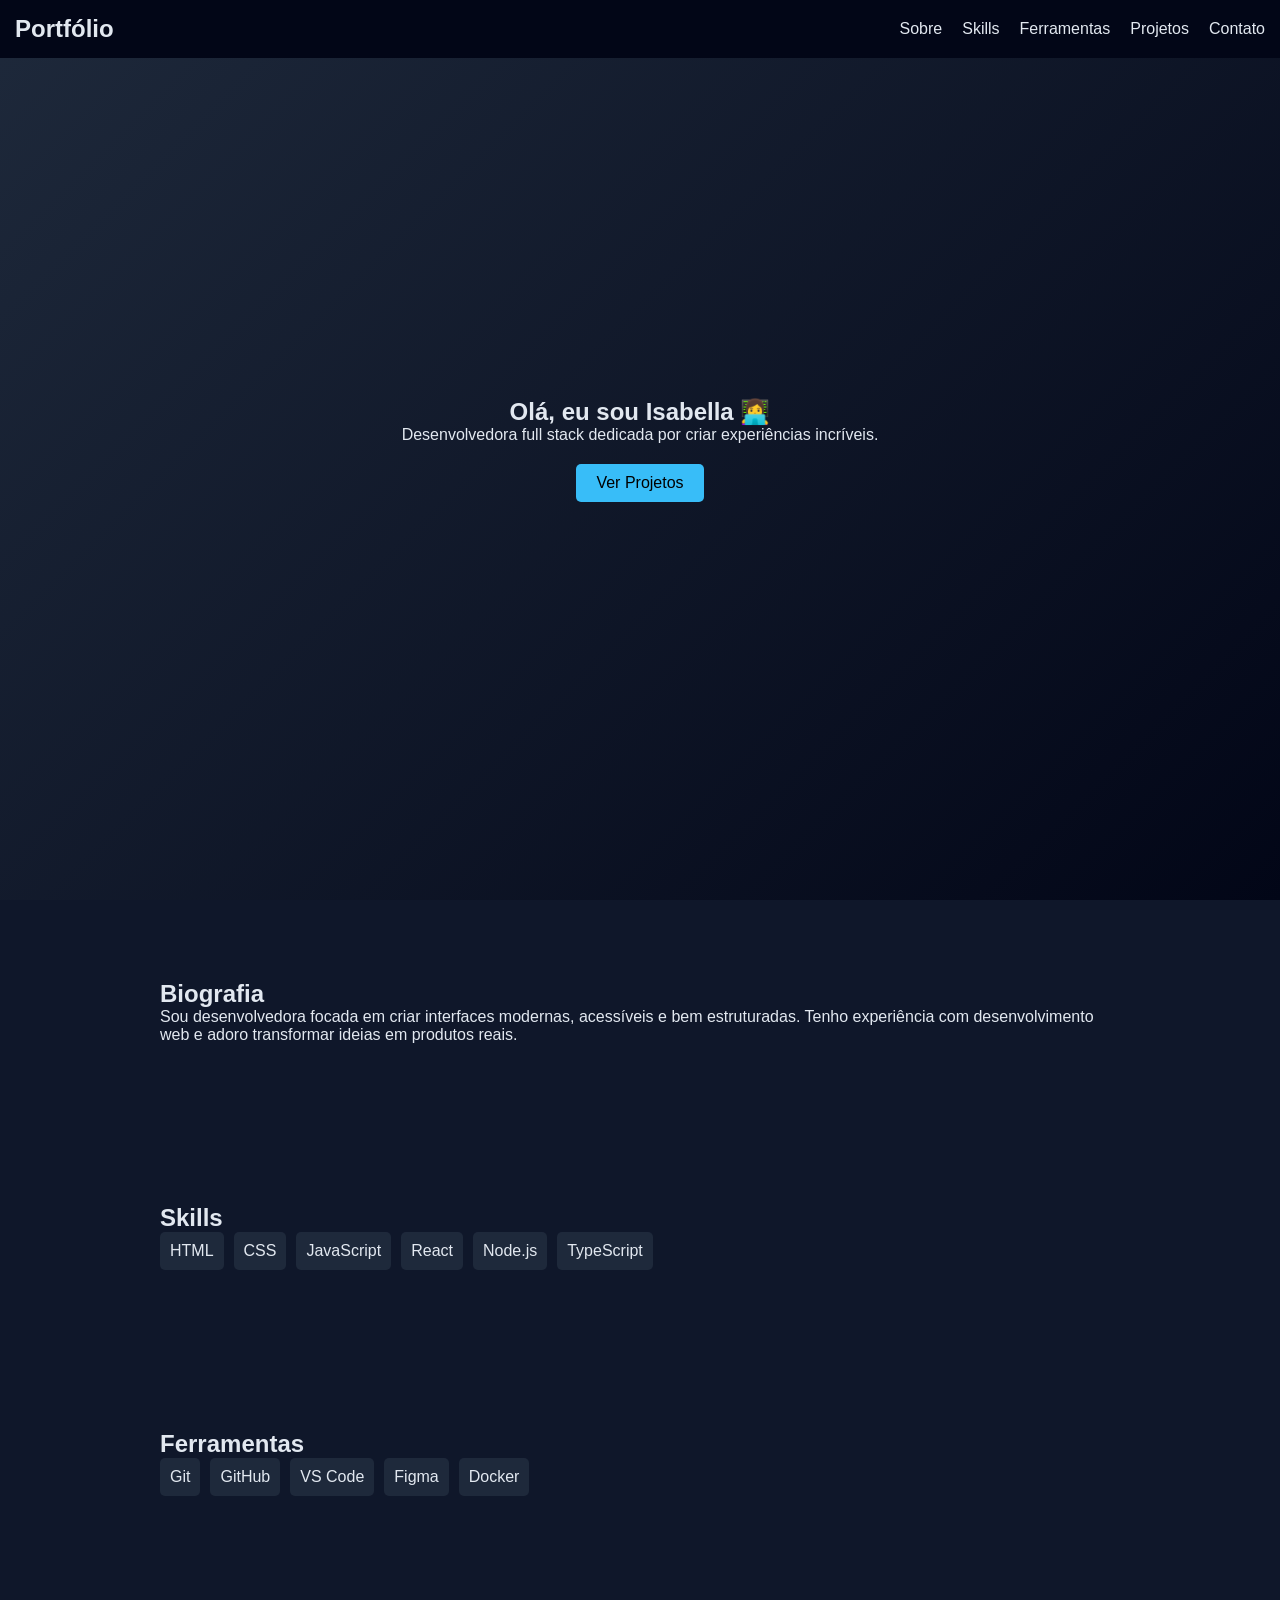
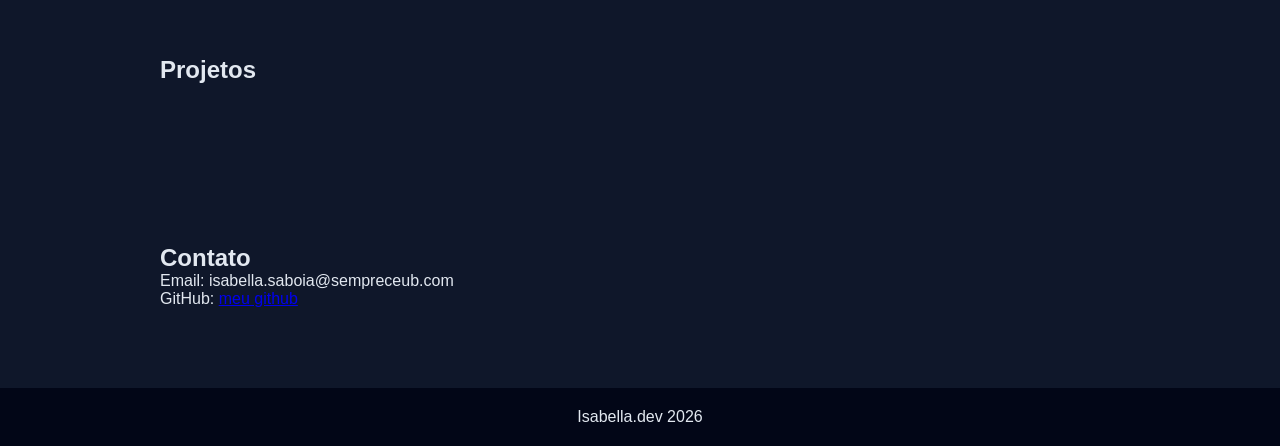
==== index.html @ 48bff213 "Rename index (1).html to index.html" ====
<!DOCTYPE html>
<html lang="pt-BR">
<head>
  <meta charset="UTF-8">
  <meta name="viewport" content="width=device-width, initial-scale=1.0">
  <title>Isabella | Dev</title>
  <link rel="stylesheet" href="style.css">
</head>
<body>

<header>
  <nav>
    <h1>Portfólio </h1>
    <ul>
      <li><a href="#about">Sobre</a></li>
      <li><a href="#skills">Skills</a></li>
      <li><a href="#tools">Ferramentas</a></li>
      <li><a href="#projects">Projetos</a></li>
      <li><a href="#contact">Contato</a></li>
    </ul>
  </nav>
</header>

<section class="hero">
  <h2>Olá, eu sou Isabella 👩‍💻</h2>
  <p>Desenvolvedora full stack dedicada por criar experiências incríveis.</p>
  <a href="#projects" class="btn">Ver Projetos</a>
</section>

<section id="about" class="section">
  <h2>Biografia</h2>
  <p>
    Sou desenvolvedora focada em criar interfaces modernas, acessíveis e bem estruturadas.
    Tenho experiência com desenvolvimento web e adoro transformar ideias em produtos reais.
  </p>
</section>

<section id="skills" class="section">
  <h2>Skills</h2>
  <div class="grid">
    <span>HTML</span>
    <span>CSS</span>
    <span>JavaScript</span>
    <span>React</span>
    <span>Node.js</span>
    <span>TypeScript</span>
  </div>
</section>

<section id="tools" class="section">
  <h2>Ferramentas</h2>
  <div class="grid">
    <span>Git</span>
    <span>GitHub</span>
    <span>VS Code</span>
    <span>Figma</span>
    <span>Docker</span>
  </div>
</section>

<section id="projects" class="section">
  <h2>Projetos</h2>
  <div id="repos" class="projects"></div>
</section>

<section id="contact" class="section">
  <h2>Contato</h2>
  <p>Email: isabella.saboia@sempreceub.com</p>
  <p>GitHub: <a href="https://github.com/isabella-ss" target="_blank">meu github</a></p>
</section>

<footer>
  <p>Isabella.dev 2026</p>
</footer>

<script src="script.js"></script>
</body>
</html>
---- style.css ----
* {
  margin: 0;
  padding: 0;
  box-sizing: border-box;
  font-family: sans-serif;
}

body {
  background: #0f172a;
  color: #e2e8f0;
}

header {
  position: fixed;
  width: 100%;
  background: #020617;
  padding: 15px;
}

nav {
  display: flex;
  justify-content: space-between;
  align-items: center;
}

nav ul {
  display: flex;
  gap: 20px;
  list-style: none;
}

nav a {
  color: #e2e8f0;
  text-decoration: none;
}

.hero {
  height: 100vh;
  display: flex;
  flex-direction: column;
  justify-content: center;
  align-items: center;
  background: linear-gradient(135deg, #1e293b, #020617);
  text-align: center;
  animation: fadeIn 2s ease;
}

.btn {
  margin-top: 20px;
  padding: 10px 20px;
  background: #38bdf8;
  color: black;
  text-decoration: none;
  border-radius: 5px;
  transition: 0.3s;
}

.btn:hover {
  background: #0ea5e9;
}

.section {
  padding: 80px 20px;
  max-width: 1000px;
  margin: auto;
}

.grid {
  display: flex;
  flex-wrap: wrap;
  gap: 10px;
}

.grid span {
  background: #1e293b;
  padding: 10px;
  border-radius: 5px;
}

.projects {
  display: grid;
  grid-template-columns: repeat(auto-fit, minmax(250px, 1fr));
  gap: 20px;
}

.card {
  background: #1e293b;
  padding: 15px;
  border-radius: 10px;
  transition: transform 0.3s;
}

.card:hover {
  transform: translateY(-5px);
}

footer {
  text-align: center;
  padding: 20px;
  background: #020617;
}

@keyframes fadeIn {
  from { opacity: 0; }
  to { opacity: 1; }
}

@media(max-width: 600px) {
  nav ul {
    display: none;
  }
}
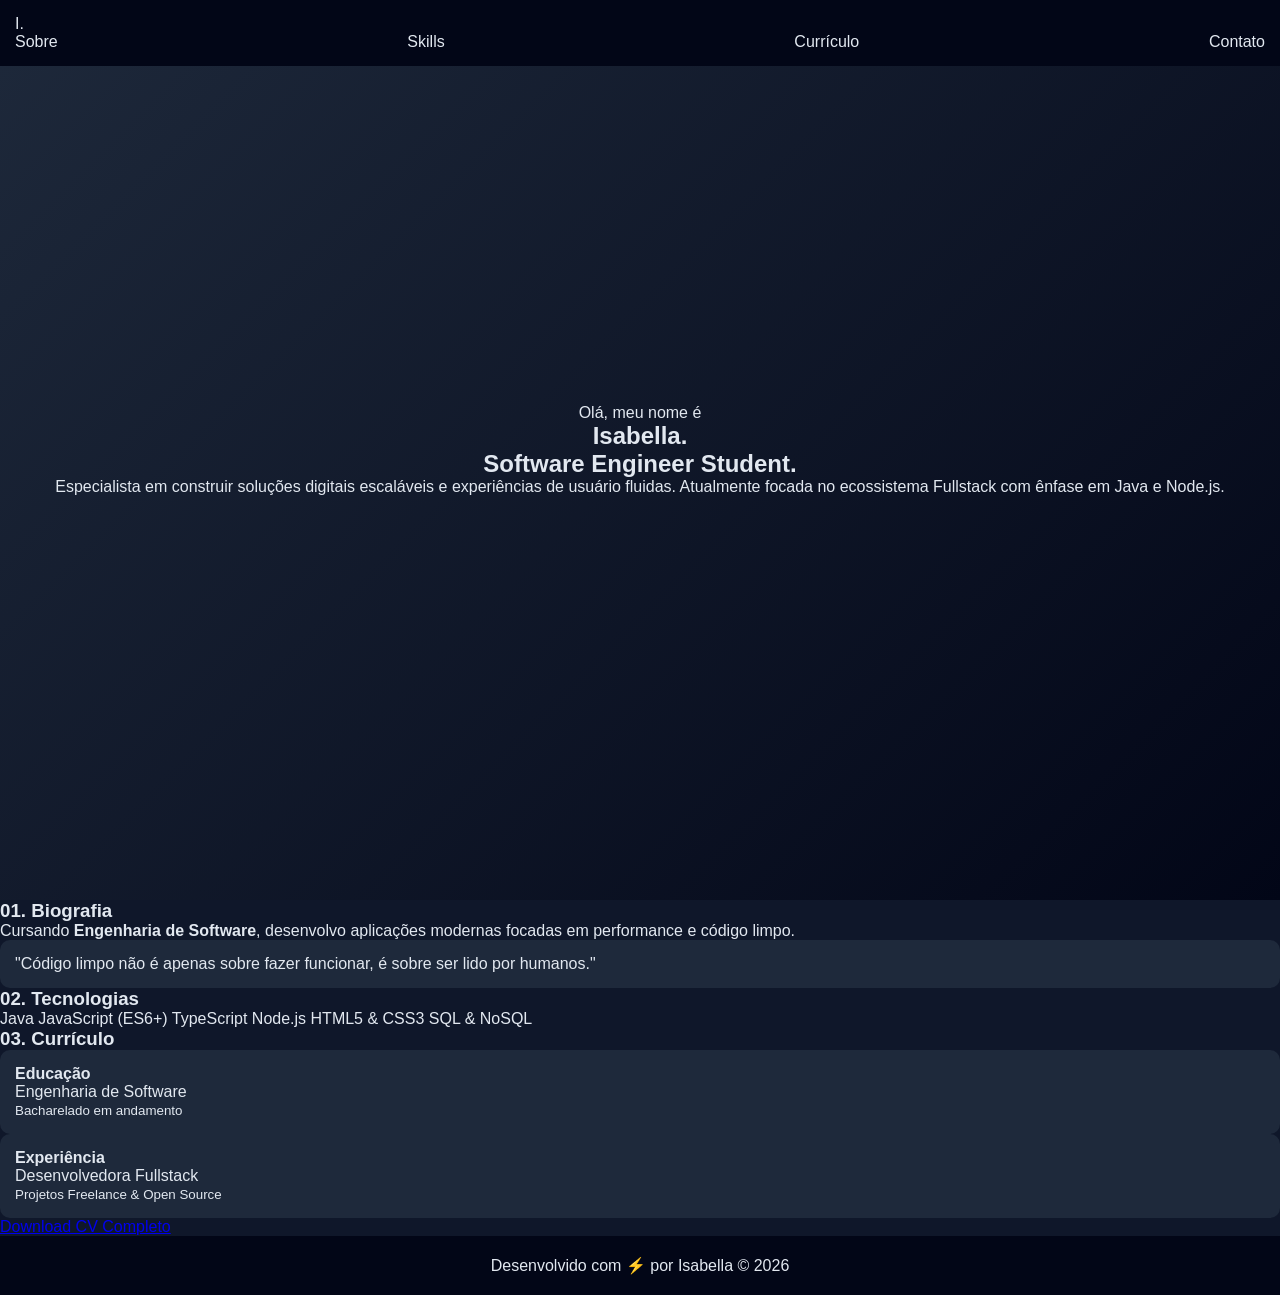
==== commit fa499e74: "Update index.html" ====
--- a/index.html
+++ b/index.html
@@ -1,78 +1,84 @@
 <!DOCTYPE html>
-<html lang="pt-BR">
+<html lang="pt-br">
 <head>
-  <meta charset="UTF-8">
-  <meta name="viewport" content="width=device-width, initial-scale=1.0">
-  <title>Isabella | Dev</title>
-  <link rel="stylesheet" href="style.css">
+    <meta charset="UTF-8">
+    <meta name="viewport" content="width=device-width, initial-scale=1.0">
+    <title>Isabella | Software Engineer</title>
+    <link href="https://fonts.googleapis.com/css2?family=Inter:wght@300;400;600;700&display=swap" rel="stylesheet">
+    <link rel="stylesheet" href="https://cdnjs.cloudflare.com/ajax/libs/font-awesome/6.4.0/css/all.min.css">
+    <link rel="stylesheet" href="style.css">
 </head>
 <body>
 
-<header>
-  <nav>
-    <h1>Portfólio </h1>
-    <ul>
-      <li><a href="#about">Sobre</a></li>
-      <li><a href="#skills">Skills</a></li>
-      <li><a href="#tools">Ferramentas</a></li>
-      <li><a href="#projects">Projetos</a></li>
-      <li><a href="#contact">Contato</a></li>
-    </ul>
-  </nav>
-</header>
+    <header>
+        <div class="logo">I.</div>
+        <nav>
+            <a href="#about">Sobre</a>
+            <a href="#skills">Skills</a>
+            <a href="#cv">Currículo</a>
+            <a href="#contact">Contato</a>
+        </nav>
+    </header>
 
-<section class="hero">
-  <h2>Olá, eu sou Isabella 👩‍💻</h2>
-  <p>Desenvolvedora full stack dedicada por criar experiências incríveis.</p>
-  <a href="#projects" class="btn">Ver Projetos</a>
-</section>
+    <main>
+        <section class="hero">
+            <span class="intro-text">Olá, meu nome é</span>
+            <h1 class="main-title">Isabella.</h1>
+            <h2 class="sub-title">Software Engineer Student.</h2>
+            <p class="description">
+                Especialista em construir soluções digitais escaláveis e experiências de usuário fluidas. 
+                Atualmente focada no ecossistema Fullstack com ênfase em Java e Node.js.
+            </p>
+        </section>
 
-<section id="about" class="section">
-  <h2>Biografia</h2>
-  <p>
-    Sou desenvolvedora focada em criar interfaces modernas, acessíveis e bem estruturadas.
-    Tenho experiência com desenvolvimento web e adoro transformar ideias em produtos reais.
-  </p>
-</section>
+        <section id="about" class="reveal">
+            <h3 class="section-heading">01. Biografia</h3>
+            <div class="grid-layout">
+                <div class="bio-text">
+                    <p>Cursando <strong>Engenharia de Software</strong>, desenvolvo aplicações modernas focadas em performance e código limpo.</p>
+                </div>
+                <div class="card quote-card">
+                    <p>"Código limpo não é apenas sobre fazer funcionar, é sobre ser lido por humanos."</p>
+                </div>
+            </div>
+        </section>
 
-<section id="skills" class="section">
-  <h2>Skills</h2>
-  <div class="grid">
-    <span>HTML</span>
-    <span>CSS</span>
-    <span>JavaScript</span>
-    <span>React</span>
-    <span>Node.js</span>
-    <span>TypeScript</span>
-  </div>
-</section>
+        <section id="skills" class="reveal">
+            <h3 class="section-heading">02. Tecnologias</h3>
+            <div class="skills-container">
+                <span class="skill-tag">Java</span>
+                <span class="skill-tag">JavaScript (ES6+)</span>
+                <span class="skill-tag">TypeScript</span>
+                <span class="skill-tag">Node.js</span>
+                <span class="skill-tag">HTML5 & CSS3</span>
+                <span class="skill-tag">SQL & NoSQL</span>
+            </div>
+        </section>
 
-<section id="tools" class="section">
-  <h2>Ferramentas</h2>
-  <div class="grid">
-    <span>Git</span>
-    <span>GitHub</span>
-    <span>VS Code</span>
-    <span>Figma</span>
-    <span>Docker</span>
-  </div>
-</section>
+        <section id="cv" class="reveal">
+            <h3 class="section-heading">03. Currículo</h3>
+            <div class="grid-layout">
+                <div class="card">
+                    <h4>Educação</h4>
+                    <p class="highlight">Engenharia de Software</p>
+                    <small>Bacharelado em andamento</small>
+                </div>
+                <div class="card">
+                    <h4>Experiência</h4>
+                    <p class="highlight">Desenvolvedora Fullstack</p>
+                    <small>Projetos Freelance & Open Source</small>
+                </div>
+            </div>
+            <div class="cta-container">
+                <a href="#" class="btn-primary">Download CV Completo</a>
+            </div>
+        </section>
+    </main>
 
-<section id="projects" class="section">
-  <h2>Projetos</h2>
-  <div id="repos" class="projects"></div>
-</section>
+    <footer>
+        <p>Desenvolvido com ⚡ por Isabella &copy; 2026</p>
+    </footer>
 
-<section id="contact" class="section">
-  <h2>Contato</h2>
-  <p>Email: isabella.saboia@sempreceub.com</p>
-  <p>GitHub: <a href="https://github.com/isabella-ss" target="_blank">meu github</a></p>
-</section>
-
-<footer>
-  <p>Isabella.dev 2026</p>
-</footer>
-
-<script src="script.js"></script>
+    <script src="script.js"></script>
 </body>
 </html>
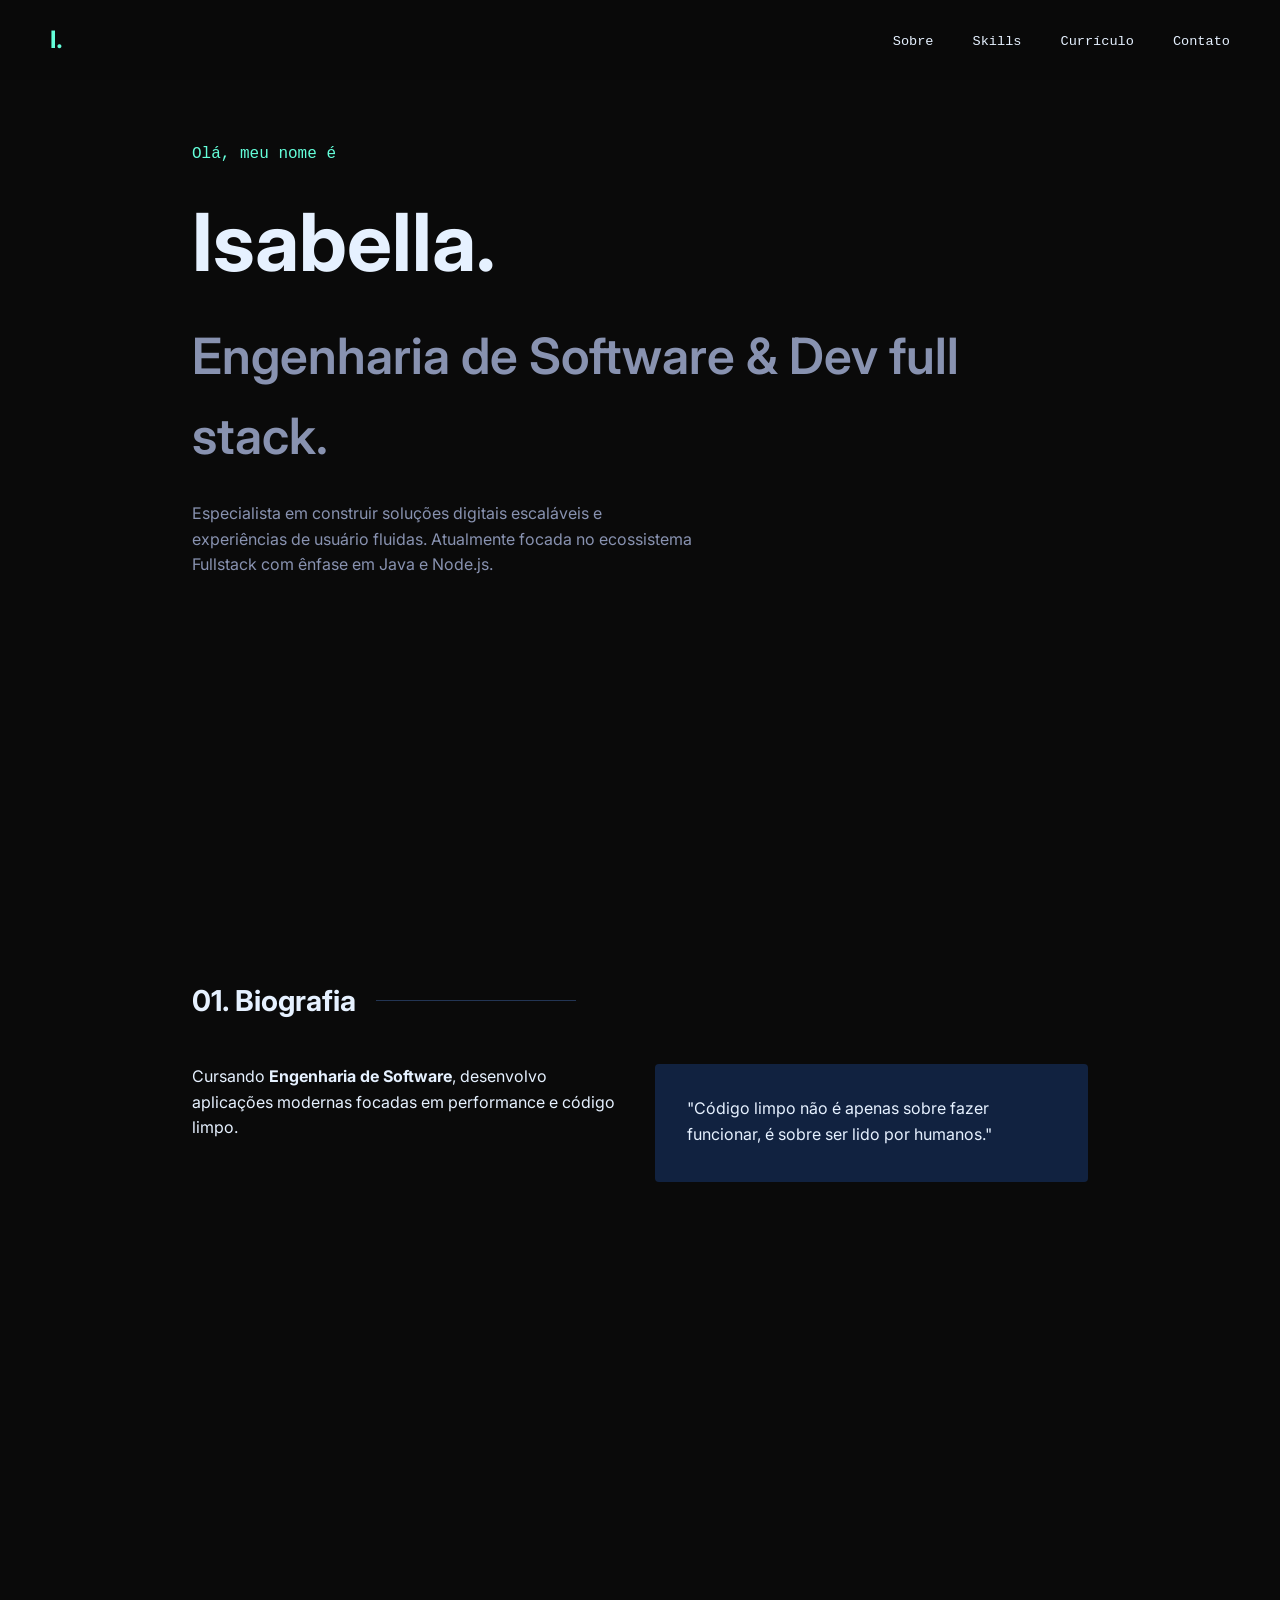
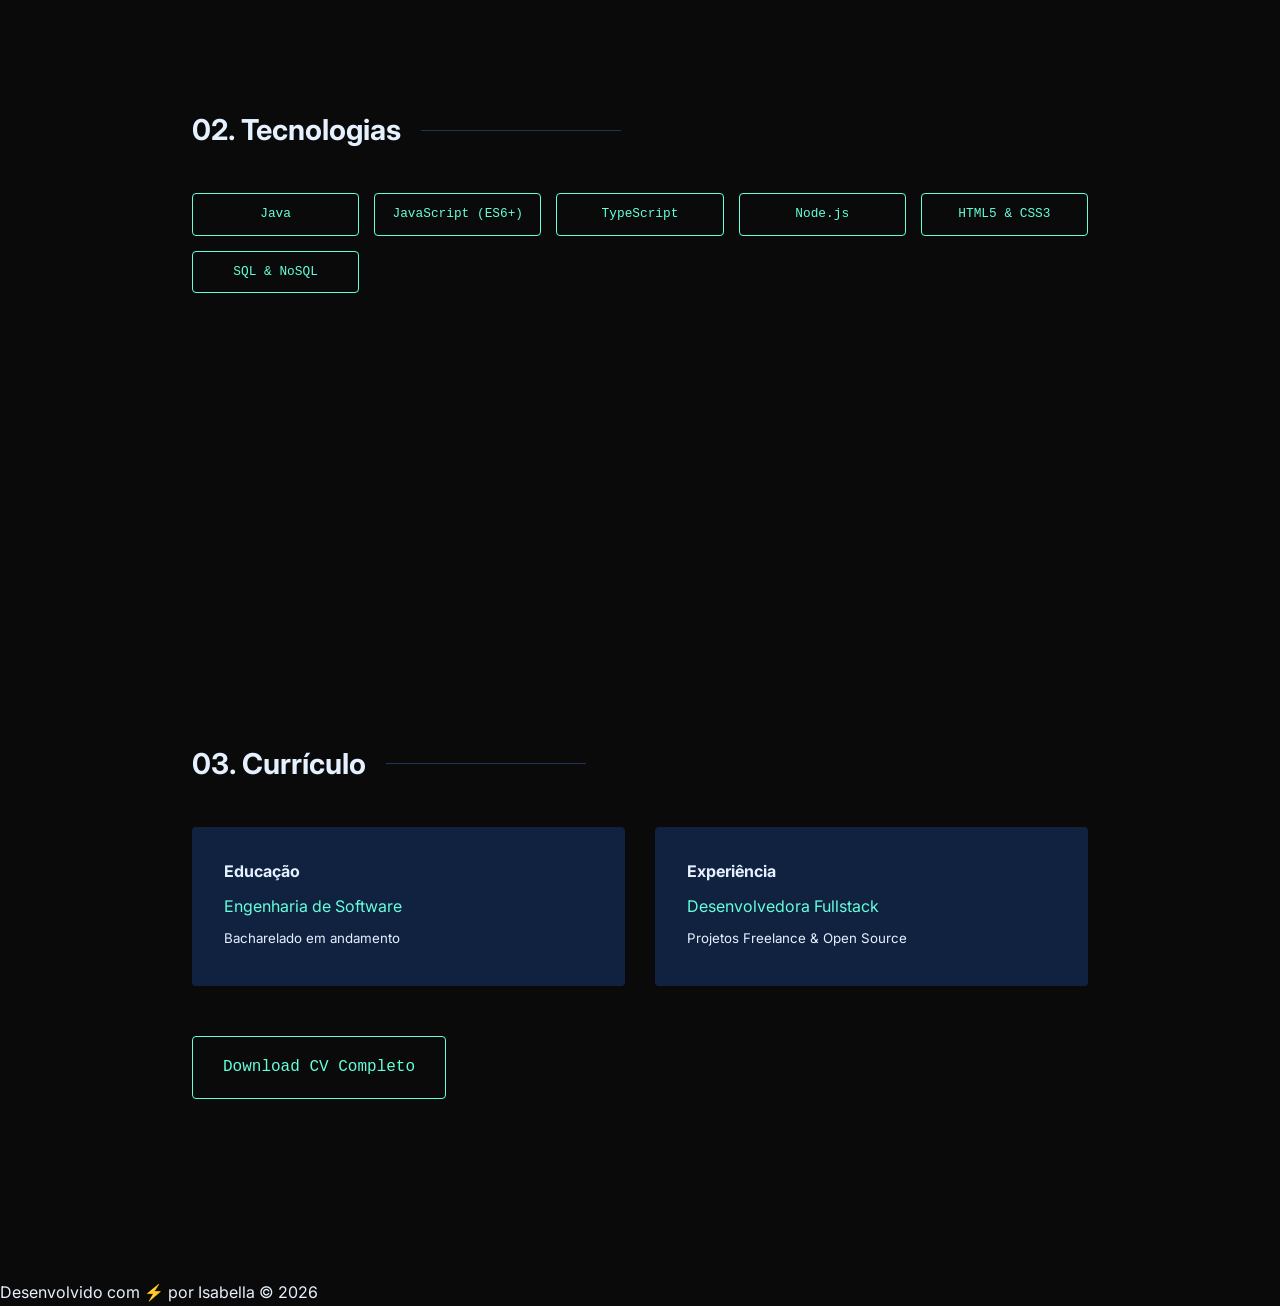
==== commit 5a874eef: "Update index.html" ====
--- a/index.html
+++ b/index.html
@@ -3,7 +3,7 @@
 <head>
     <meta charset="UTF-8">
     <meta name="viewport" content="width=device-width, initial-scale=1.0">
-    <title>Isabella | Software Engineer</title>
+    <title>Isabella | Portfólio</title>
     <link href="https://fonts.googleapis.com/css2?family=Inter:wght@300;400;600;700&display=swap" rel="stylesheet">
     <link rel="stylesheet" href="https://cdnjs.cloudflare.com/ajax/libs/font-awesome/6.4.0/css/all.min.css">
     <link rel="stylesheet" href="style.css">
@@ -24,7 +24,7 @@
         <section class="hero">
             <span class="intro-text">Olá, meu nome é</span>
             <h1 class="main-title">Isabella.</h1>
-            <h2 class="sub-title">Software Engineer Student.</h2>
+            <h2 class="sub-title">Engenharia de Software & Dev full stack.</h2>
             <p class="description">
                 Especialista em construir soluções digitais escaláveis e experiências de usuário fluidas. 
                 Atualmente focada no ecossistema Fullstack com ênfase em Java e Node.js.
--- a/style.css
+++ b/style.css
@@ -1,113 +1,174 @@
+:root {
+    --bg-color: #0a0a0a;
+    --surface-color: #112240;
+    --primary-color: #64ffda;
+    --text-main: #e6f1ff;
+    --text-dim: #8892b0;
+    --font-mono: 'SF Mono', 'Fira Code', monospace;
+    --transition: all 0.25s cubic-bezier(0.645, 0.045, 0.355, 1);
+}
+
 * {
-  margin: 0;
-  padding: 0;
-  box-sizing: border-box;
-  font-family: sans-serif;
+    margin: 0;
+    padding: 0;
+    box-sizing: border-box;
+}
+
+html {
+    scroll-behavior: smooth;
 }
 
 body {
-  background: #0f172a;
-  color: #e2e8f0;
+    font-family: 'Inter', sans-serif;
+    background-color: var(--bg-color);
+    color: var(--text-main);
+    line-height: 1.6;
 }
 
-header {
-  position: fixed;
-  width: 100%;
-  background: #020617;
-  padding: 15px;
+section {
+    padding: 100px 15%;
+    min-height: 80vh;
+    display: flex;
+    flex-direction: column;
+    justify-content: center;
 }
 
-nav {
-  display: flex;
-  justify-content: space-between;
-  align-items: center;
+/* Header */
+header {
+    position: fixed;
+    top: 0;
+    width: 100%;
+    height: 80px;
+    padding: 0 50px;
+    display: flex;
+    justify-content: space-between;
+    align-items: center;
+    background: rgba(10, 10, 10, 0.85);
+    backdrop-filter: blur(10px);
+    z-index: 1000;
 }
 
-nav ul {
-  display: flex;
-  gap: 20px;
-  list-style: none;
+.logo {
+    color: var(--primary-color);
+    font-weight: bold;
+    font-size: 1.5rem;
 }
 
 nav a {
-  color: #e2e8f0;
-  text-decoration: none;
+    text-decoration: none;
+    color: var(--text-main);
+    margin-left: 35px;
+    font-size: 0.85rem;
+    font-family: var(--font-mono);
+    transition: var(--transition);
 }
 
-.hero {
-  height: 100vh;
-  display: flex;
-  flex-direction: column;
-  justify-content: center;
-  align-items: center;
-  background: linear-gradient(135deg, #1e293b, #020617);
-  text-align: center;
-  animation: fadeIn 2s ease;
+nav a:hover {
+    color: var(--primary-color);
 }
 
-.btn {
-  margin-top: 20px;
-  padding: 10px 20px;
-  background: #38bdf8;
-  color: black;
-  text-decoration: none;
-  border-radius: 5px;
-  transition: 0.3s;
+/* Hero Section */
+.intro-text {
+    color: var(--primary-color);
+    font-family: var(--font-mono);
+    font-size: 1rem;
 }
 
-.btn:hover {
-  background: #0ea5e9;
+.main-title {
+    font-size: clamp(40px, 8vw, 80px);
+    font-weight: 700;
+    margin: 10px 0;
 }
 
-.section {
-  padding: 80px 20px;
-  max-width: 1000px;
-  margin: auto;
+.sub-title {
+    font-size: clamp(30px, 5vw, 50px);
+    color: var(--text-dim);
+    font-weight: 600;
 }
 
-.grid {
-  display: flex;
-  flex-wrap: wrap;
-  gap: 10px;
+.description {
+    max-width: 500px;
+    color: var(--text-dim);
+    margin-top: 25px;
 }
 
-.grid span {
-  background: #1e293b;
-  padding: 10px;
-  border-radius: 5px;
+.section-heading {
+    display: flex;
+    align-items: center;
+    font-size: 1.8rem;
+    margin-bottom: 40px;
+    color: var(--text-main);
 }
 
-.projects {
-  display: grid;
-  grid-template-columns: repeat(auto-fit, minmax(250px, 1fr));
-  gap: 20px;
+.section-heading::after {
+    content: "";
+    display: block;
+    width: 200px;
+    height: 1px;
+    background: #233554;
+    margin-left: 20px;
+}
+
+.grid-layout {
+    display: grid;
+    grid-template-columns: 1fr 1fr;
+    gap: 30px;
 }
 
 .card {
-  background: #1e293b;
-  padding: 15px;
-  border-radius: 10px;
-  transition: transform 0.3s;
+    background: #112240;
+    padding: 2rem;
+    border-radius: 4px;
+    transition: var(--transition);
+    border-bottom: 3px solid transparent;
 }
 
 .card:hover {
-  transform: translateY(-5px);
+    transform: translateY(-7px);
+    border-bottom: 3px solid var(--primary-color);
 }
 
-footer {
-  text-align: center;
-  padding: 20px;
-  background: #020617;
+.highlight {
+    color: var(--primary-color);
+    margin: 10px 0 5px;
 }
 
-@keyframes fadeIn {
-  from { opacity: 0; }
-  to { opacity: 1; }
+.skills-container {
+    display: grid;
+    grid-template-columns: repeat(auto-fill, minmax(140px, 1fr));
+    gap: 15px;
 }
 
-@media(max-width: 600px) {
-  nav ul {
-    display: none;
-  }
+.skill-tag {
+    font-family: var(--font-mono);
+    font-size: 0.8rem;
+    border: 1px solid var(--primary-color);
+    color: var(--primary-color);
+    padding: 10px;
+    text-align: center;
+    border-radius: 4px;
 }
 
+.btn-primary {
+    display: inline-block;
+    padding: 18px 30px;
+    border: 1px solid var(--primary-color);
+    color: var(--primary-color);
+    text-decoration: none;
+    font-family: var(--font-mono);
+    border-radius: 4px;
+    margin-top: 50px;
+    transition: var(--transition);
+}
+
+.btn-primary:hover {
+    background: rgba(100, 255, 218, 0.1);
+}
+
+/* Responsividade */
+@media (max-width: 768px) {
+    header { padding: 0 25px; }
+    nav { display: none; }
+    .grid-layout { grid-template-columns: 1fr; }
+    section { padding: 80px 8%; }
+}
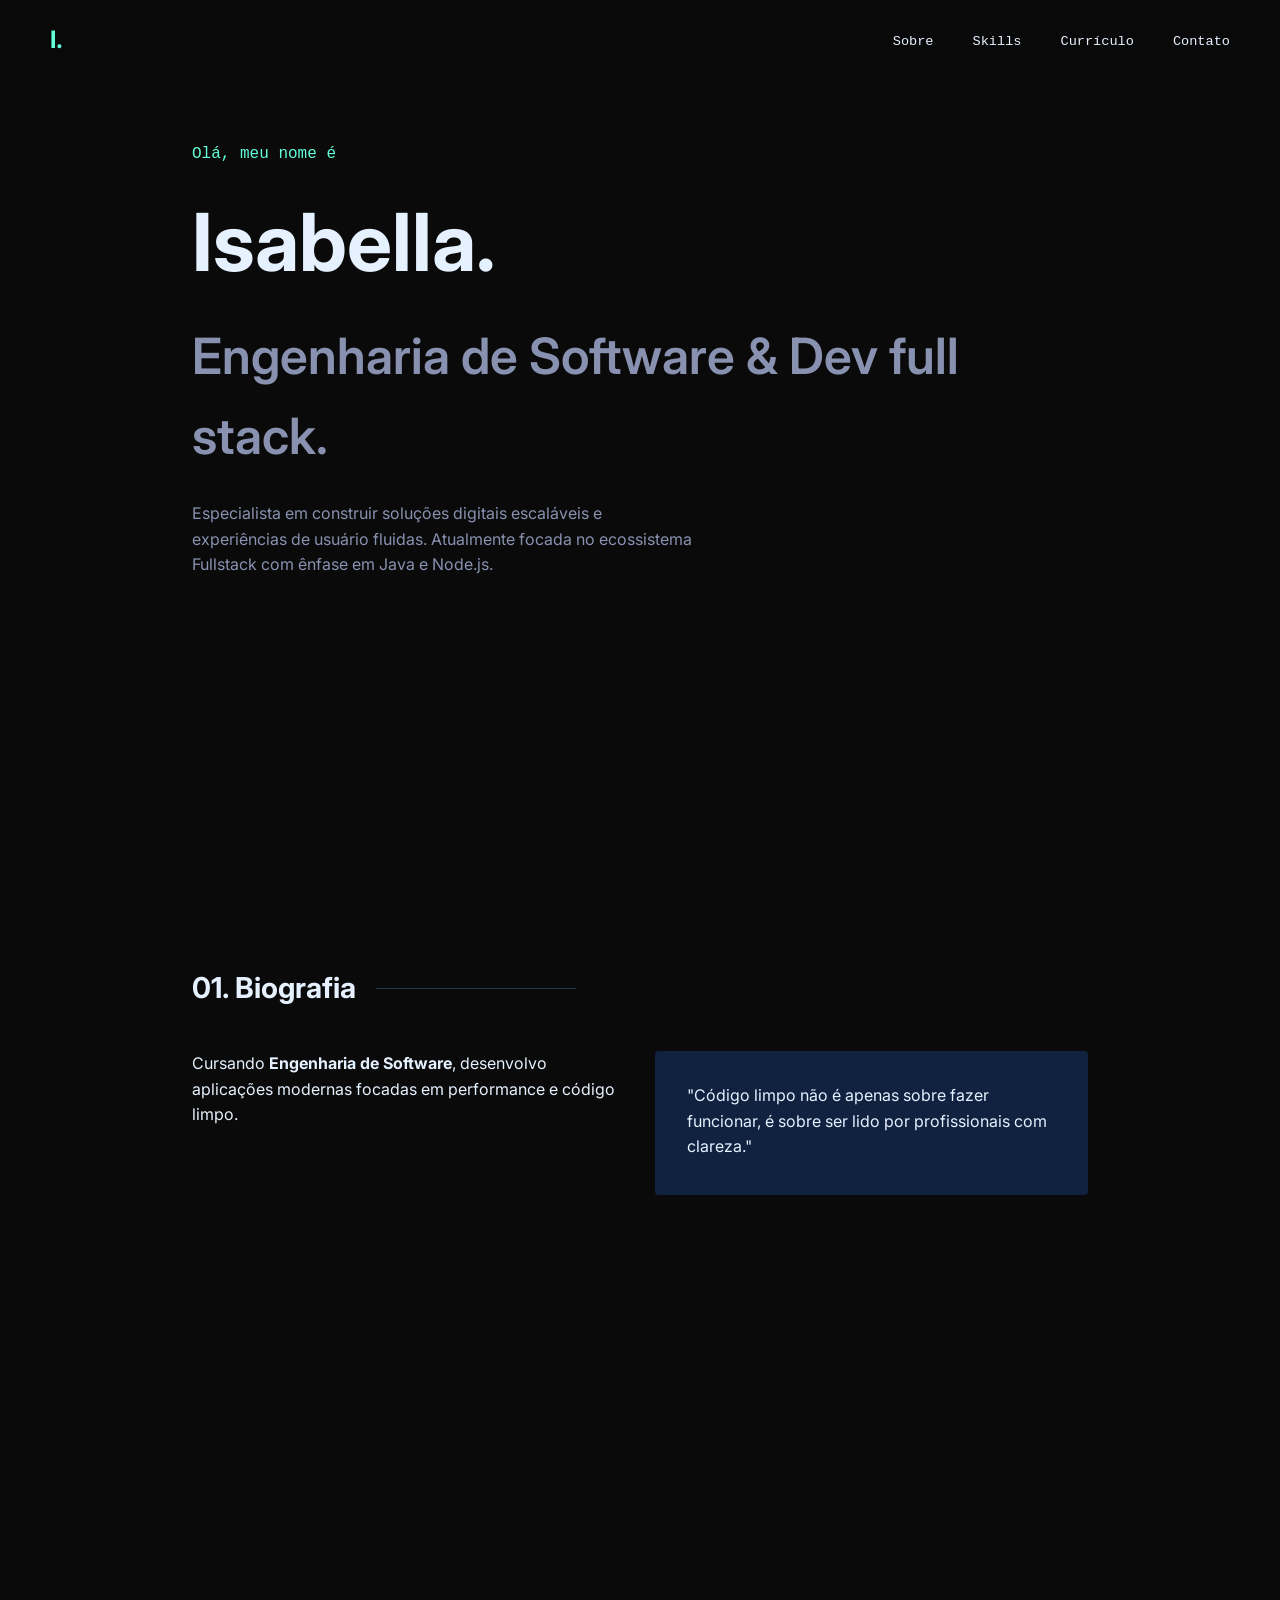
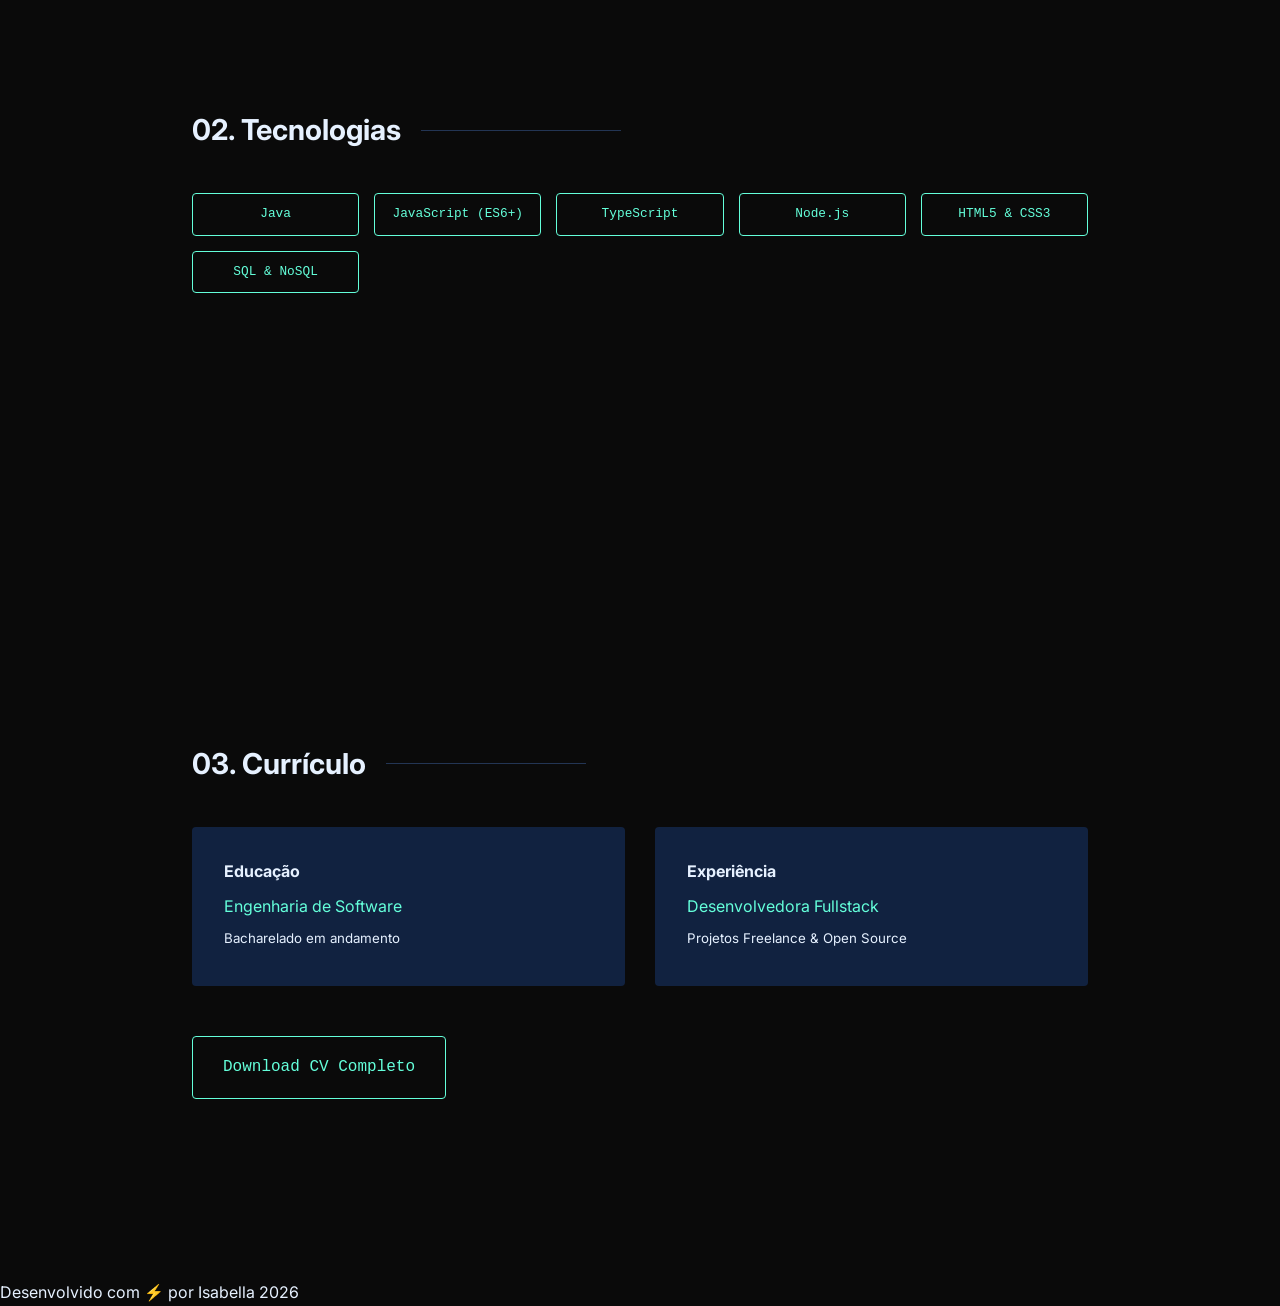
==== commit ca042770: "Update index.html" ====
--- a/index.html
+++ b/index.html
@@ -38,7 +38,7 @@
                     <p>Cursando <strong>Engenharia de Software</strong>, desenvolvo aplicações modernas focadas em performance e código limpo.</p>
                 </div>
                 <div class="card quote-card">
-                    <p>"Código limpo não é apenas sobre fazer funcionar, é sobre ser lido por humanos."</p>
+                    <p>"Código limpo não é apenas sobre fazer funcionar, é sobre ser lido por profissionais com clareza."</p>
                 </div>
             </div>
         </section>
@@ -76,7 +76,7 @@
     </main>
 
     <footer>
-        <p>Desenvolvido com ⚡ por Isabella &copy; 2026</p>
+        <p>Desenvolvido com ⚡ por Isabella 2026</p>
     </footer>
 
     <script src="script.js"></script>
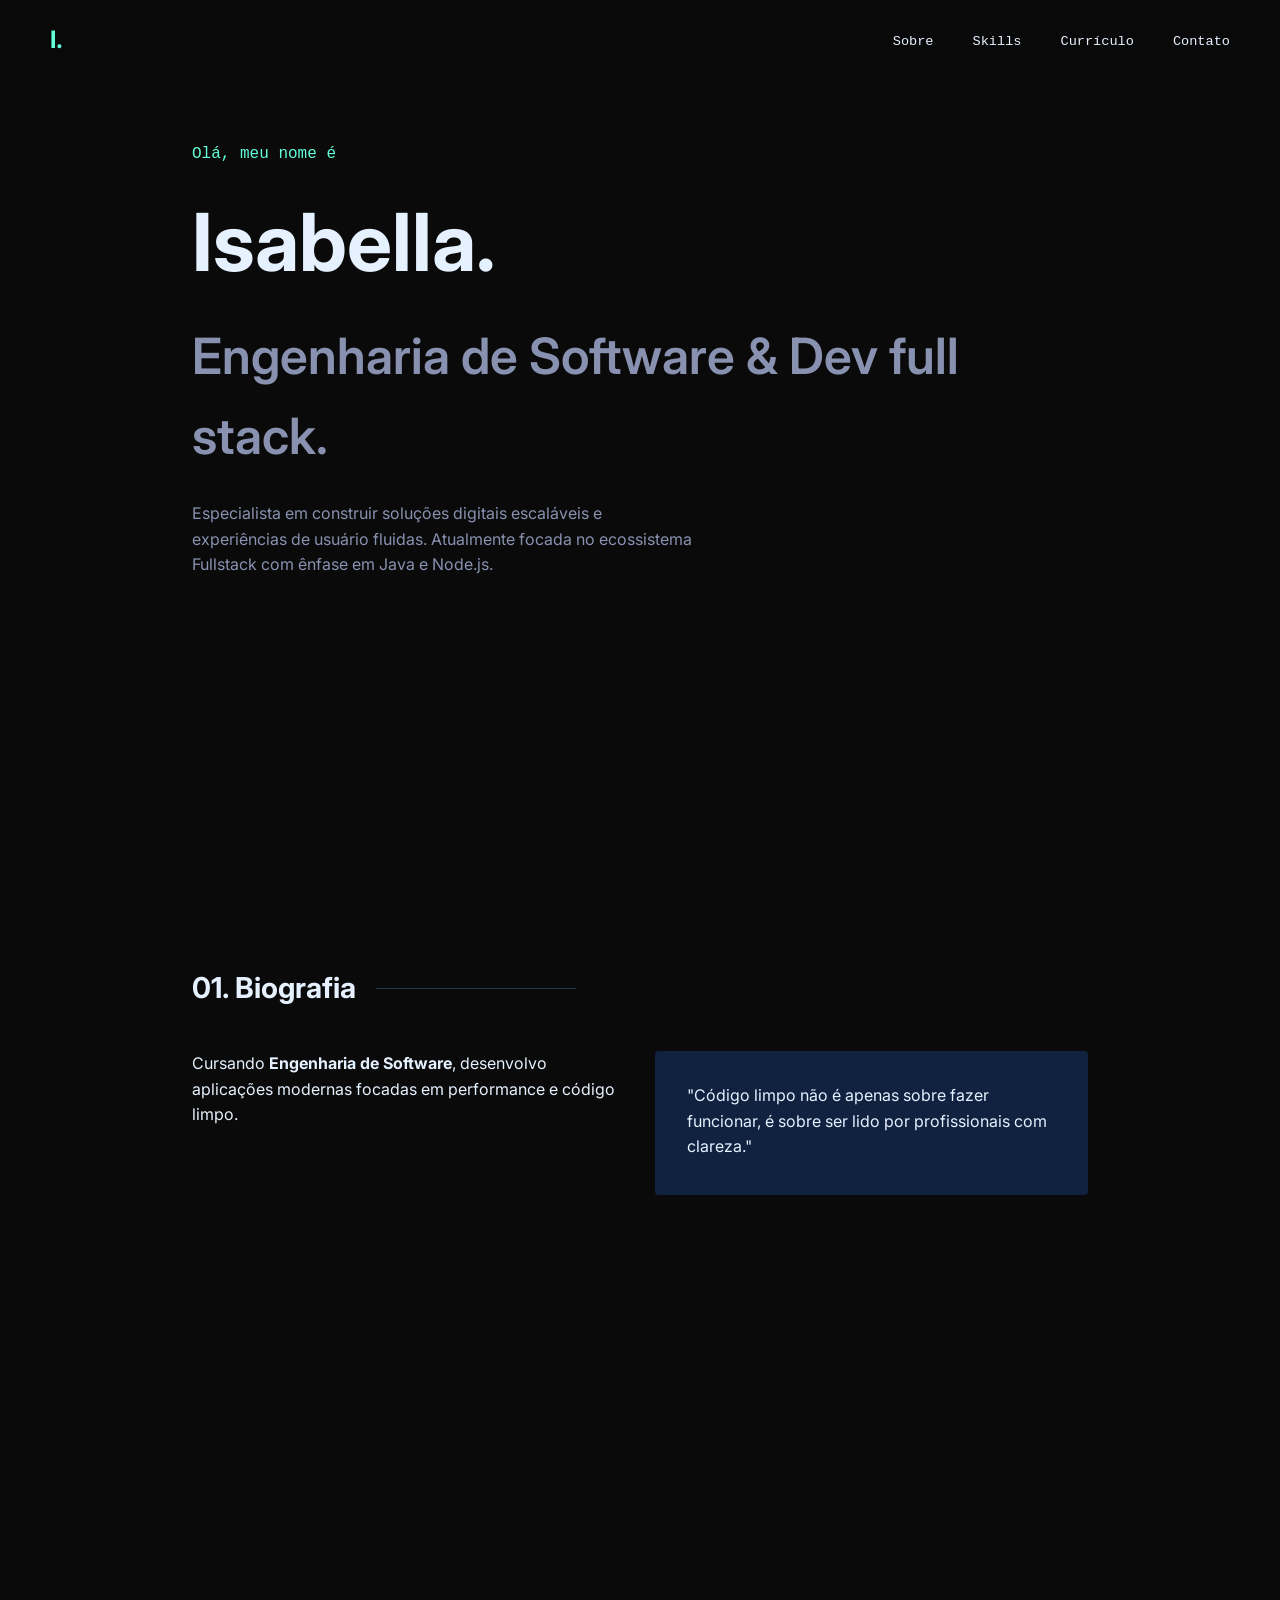
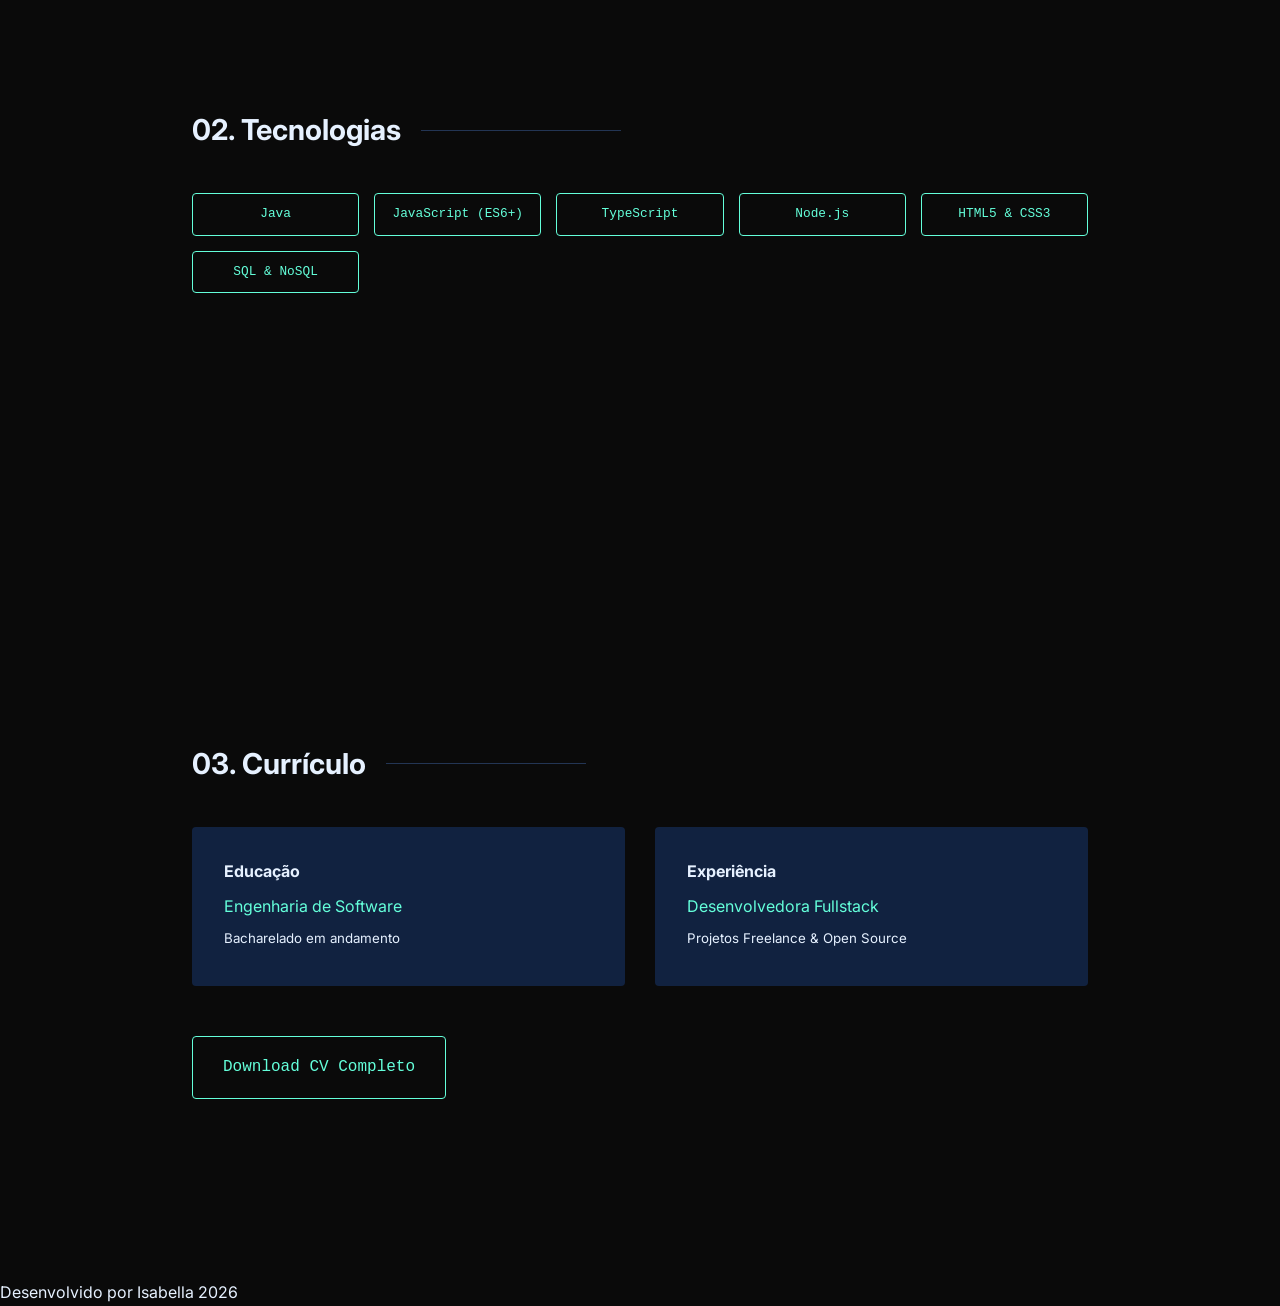
==== commit 0937ca23: "Update index.html" ====
--- a/index.html
+++ b/index.html
@@ -76,7 +76,7 @@
     </main>
 
     <footer>
-        <p>Desenvolvido com ⚡ por Isabella 2026</p>
+        <p>Desenvolvido por Isabella 2026</p>
     </footer>
 
     <script src="script.js"></script>
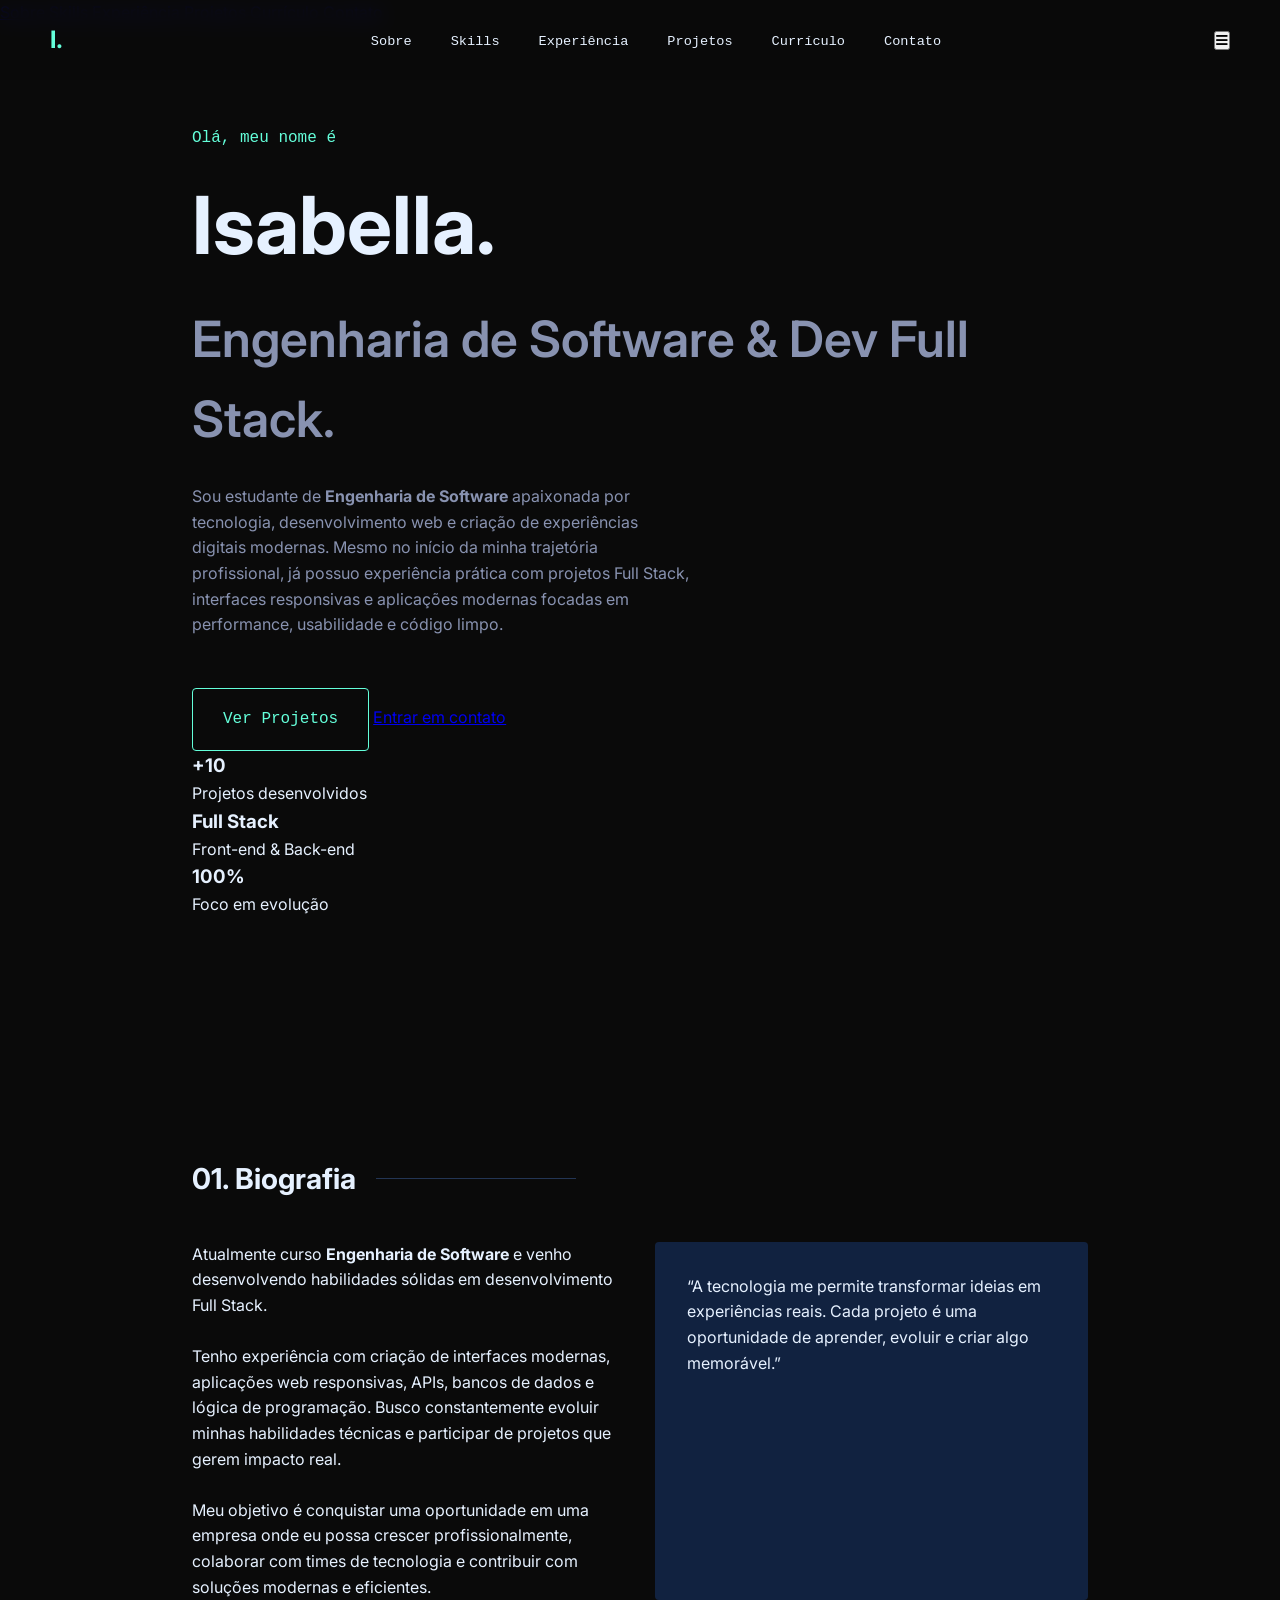
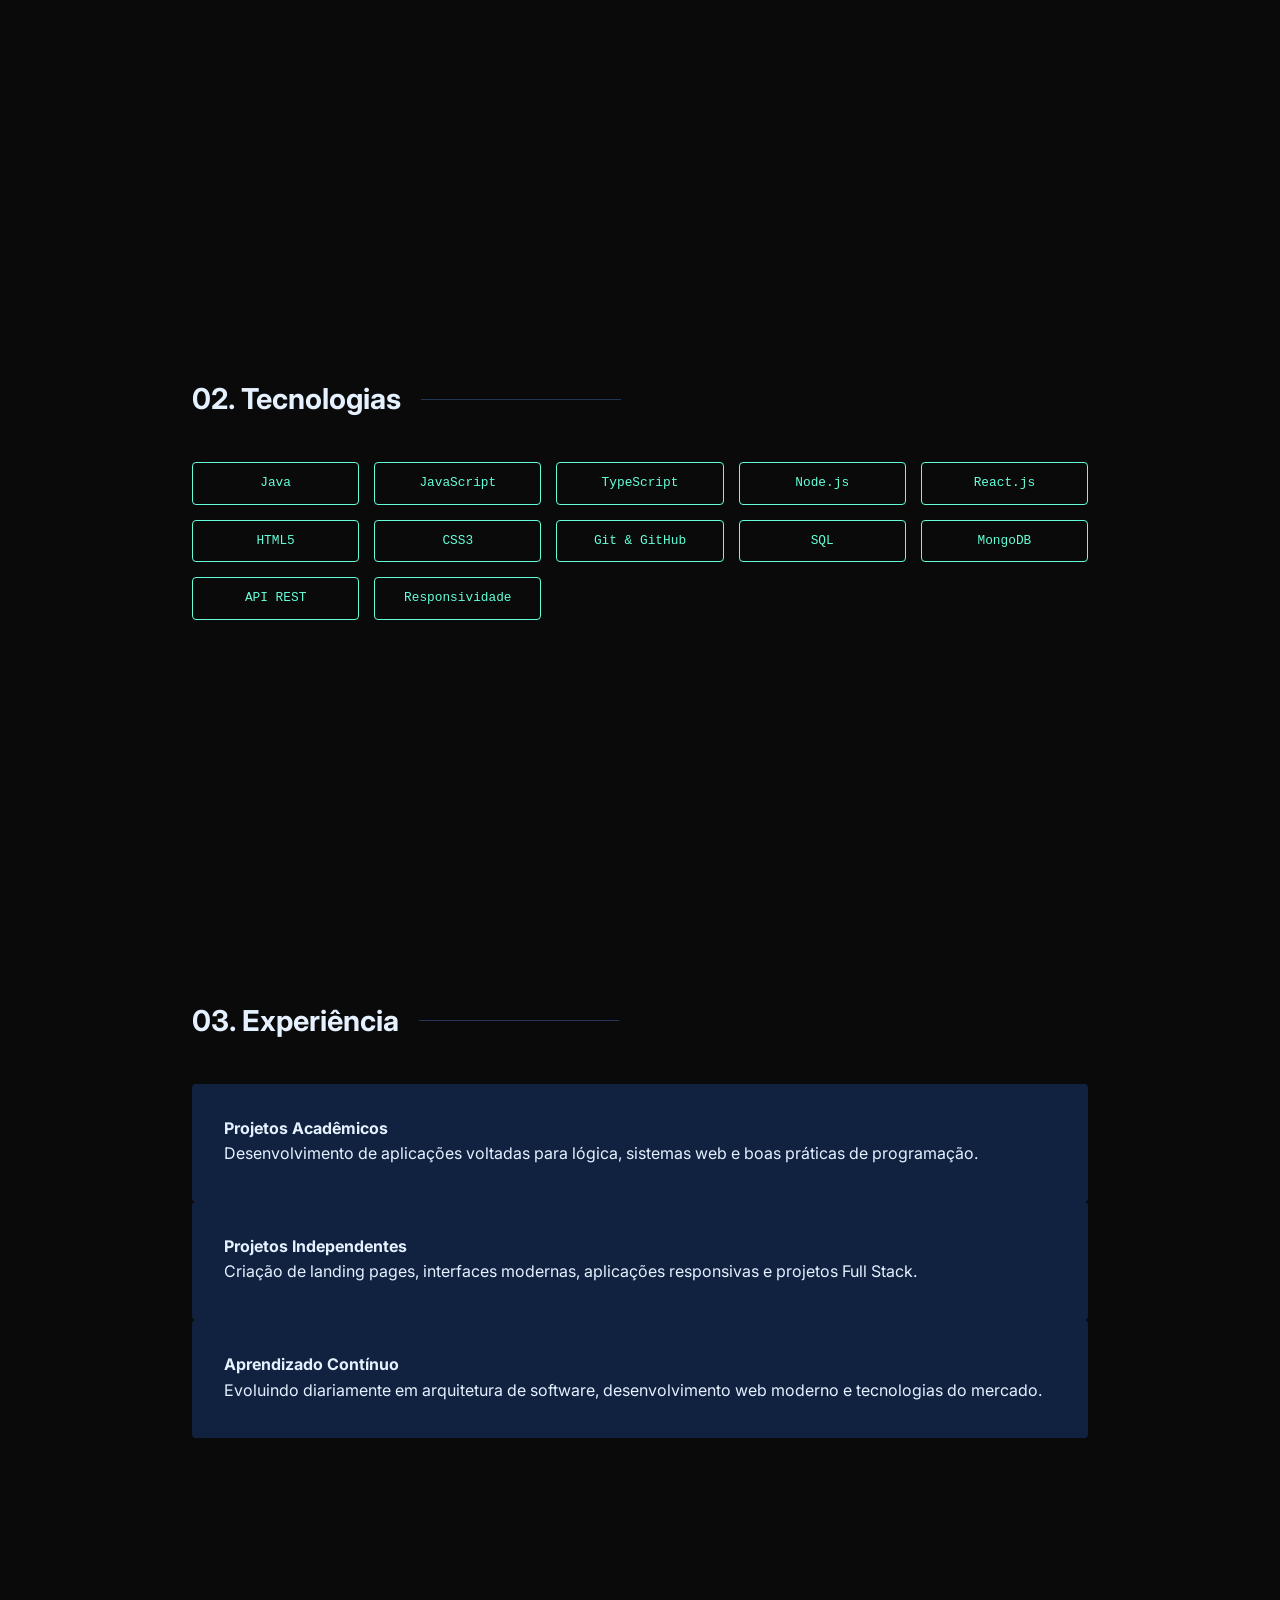
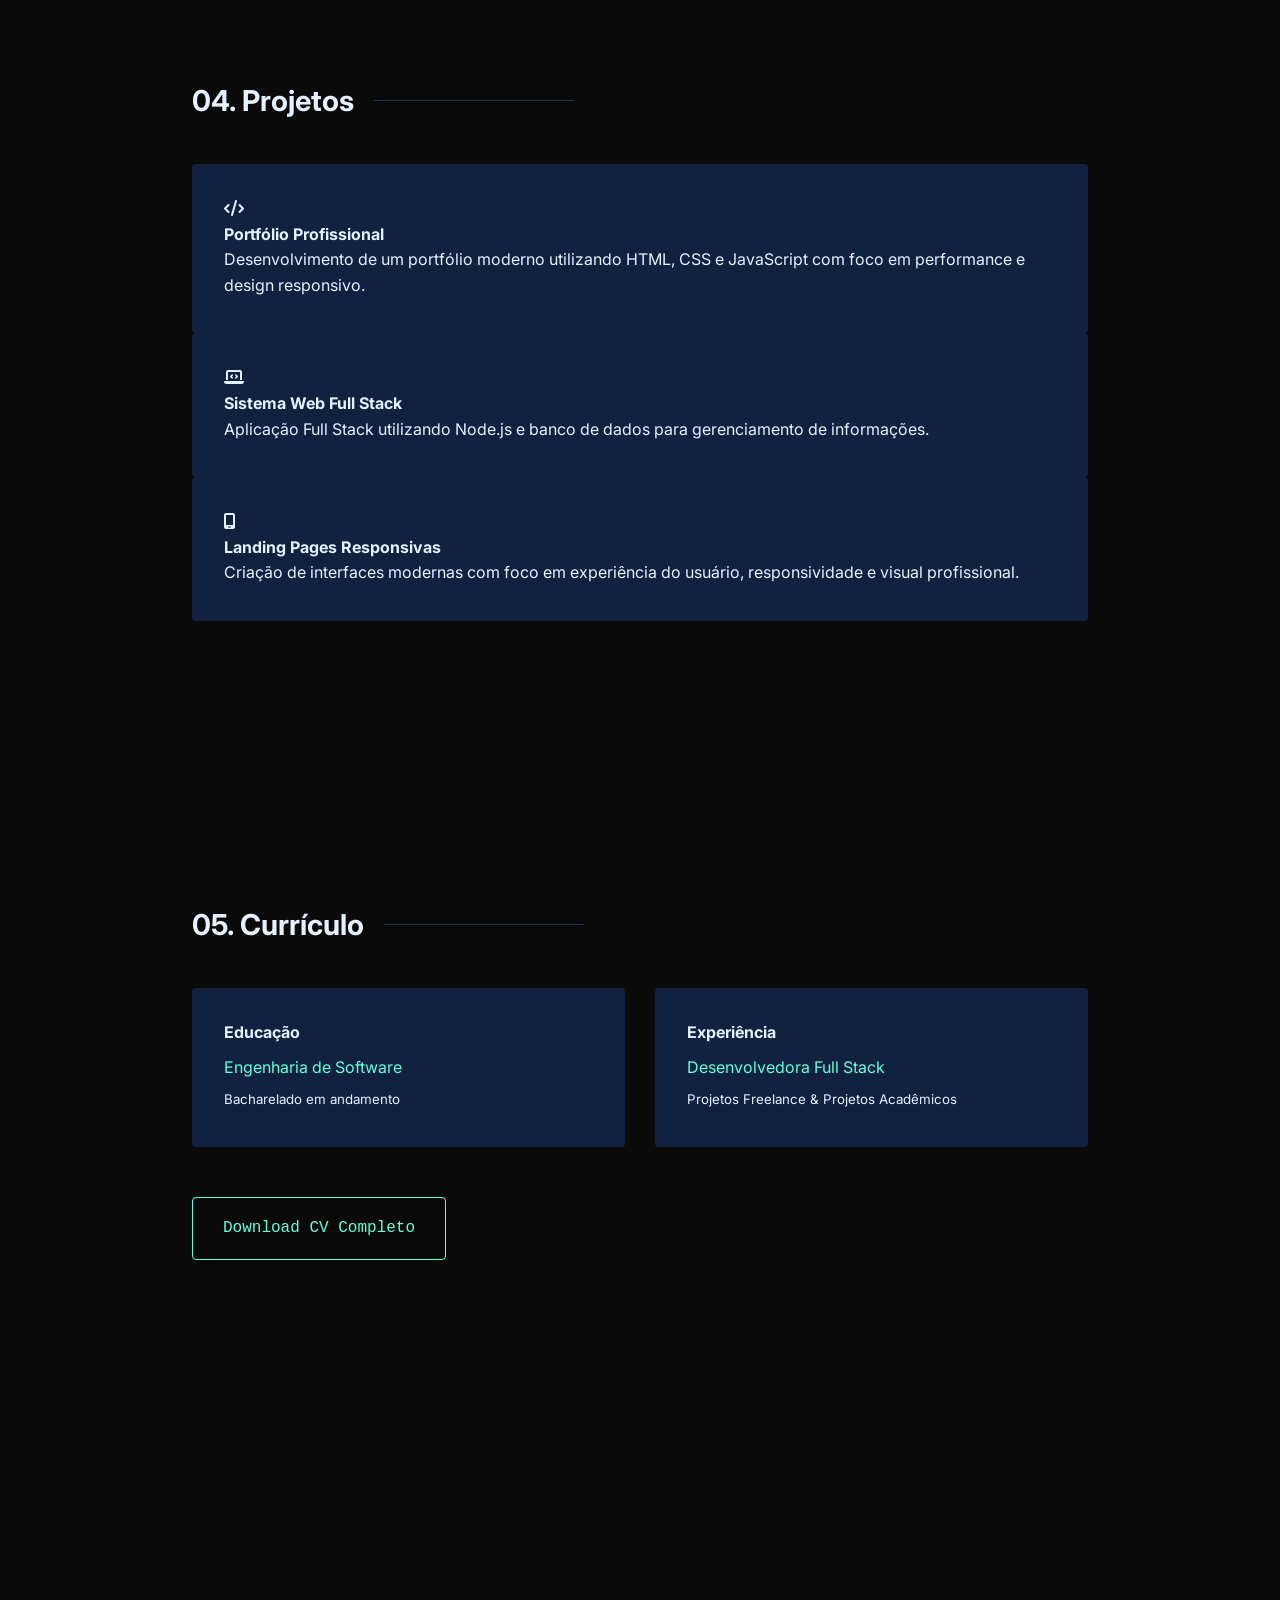
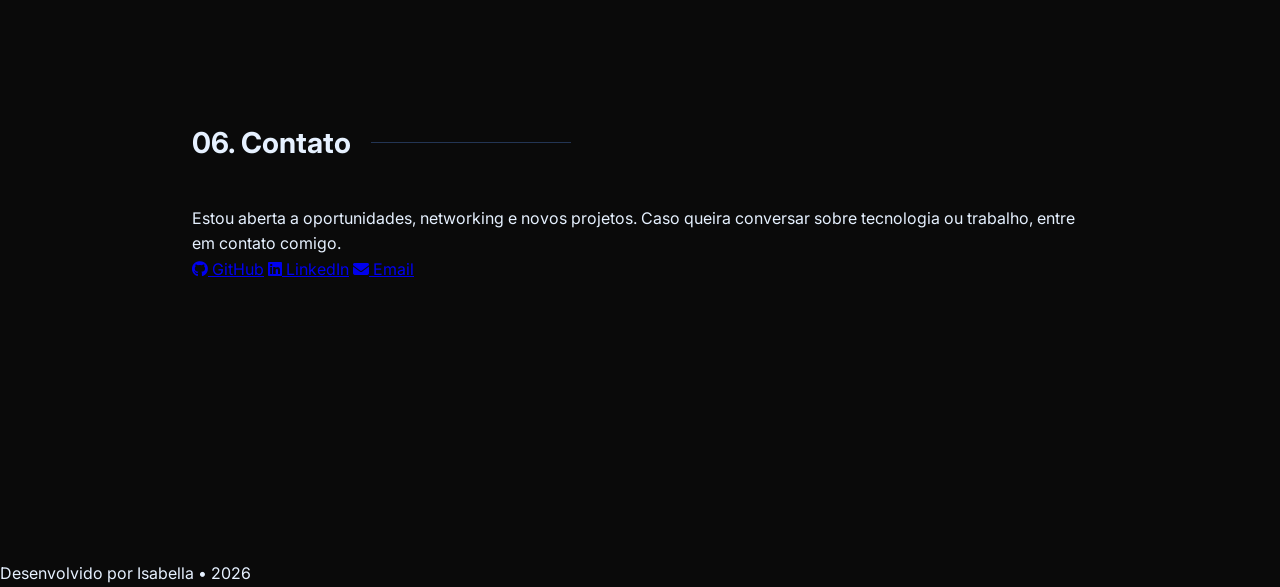
==== commit 88f585e8: "Update index.html" ====
--- a/index.html
+++ b/index.html
@@ -3,8 +3,10 @@
 <head>
     <meta charset="UTF-8">
     <meta name="viewport" content="width=device-width, initial-scale=1.0">
+    <meta name="description" content="Portfólio de Isabella - Estudante de Engenharia de Software e Desenvolvedora Full Stack.">
     <title>Isabella | Portfólio</title>
-    <link href="https://fonts.googleapis.com/css2?family=Inter:wght@300;400;600;700&display=swap" rel="stylesheet">
+
+    <link href="https://fonts.googleapis.com/css2?family=Inter:wght@300;400;600;700;800&display=swap" rel="stylesheet">
     <link rel="stylesheet" href="https://cdnjs.cloudflare.com/ajax/libs/font-awesome/6.4.0/css/all.min.css">
     <link rel="stylesheet" href="style.css">
 </head>
@@ -12,71 +14,254 @@
 
     <header>
         <div class="logo">I.</div>
+
         <nav>
             <a href="#about">Sobre</a>
             <a href="#skills">Skills</a>
+            <a href="#experience">Experiência</a>
+            <a href="#projects">Projetos</a>
             <a href="#cv">Currículo</a>
             <a href="#contact">Contato</a>
         </nav>
+
+        <button class="menu-btn">
+            <i class="fa-solid fa-bars"></i>
+        </button>
     </header>
 
+    <div class="mobile-menu">
+        <a href="#about">Sobre</a>
+        <a href="#skills">Skills</a>
+        <a href="#experience">Experiência</a>
+        <a href="#projects">Projetos</a>
+        <a href="#cv">Currículo</a>
+        <a href="#contact">Contato</a>
+    </div>
+
     <main>
+
         <section class="hero">
             <span class="intro-text">Olá, meu nome é</span>
             <h1 class="main-title">Isabella.</h1>
-            <h2 class="sub-title">Engenharia de Software & Dev full stack.</h2>
+            <h2 class="sub-title">Engenharia de Software & Dev Full Stack.</h2>
+
             <p class="description">
-                Especialista em construir soluções digitais escaláveis e experiências de usuário fluidas. 
-                Atualmente focada no ecossistema Fullstack com ênfase em Java e Node.js.
+                Sou estudante de <strong>Engenharia de Software</strong> apaixonada por tecnologia,
+                desenvolvimento web e criação de experiências digitais modernas.
+                Mesmo no início da minha trajetória profissional, já possuo experiência prática
+                com projetos Full Stack, interfaces responsivas e aplicações modernas focadas
+                em performance, usabilidade e código limpo.
             </p>
-        </section>
+
+            <div class="hero-buttons">
+                <a href="#projects" class="btn-primary">Ver Projetos</a>
+                <a href="#contact" class="btn-secondary">Entrar em contato</a>
+            </div>
+
+            <div class="hero-stats">
+                <div class="stat-card">
+                    <h3>+10</h3>
+                    <span>Projetos desenvolvidos</span>
+                </div>
+
+                <div class="stat-card">
+                    <h3>Full Stack</h3>
+                    <span>Front-end & Back-end</span>
+                </div>
+
+                <div class="stat-card">
+                    <h3>100%</h3>
+                    <span>Foco em evolução</span>
+                </div>
+            </div>
+        </section>
+
 
         <section id="about" class="reveal">
             <h3 class="section-heading">01. Biografia</h3>
+
             <div class="grid-layout">
                 <div class="bio-text">
-                    <p>Cursando <strong>Engenharia de Software</strong>, desenvolvo aplicações modernas focadas em performance e código limpo.</p>
-                </div>
+                    <p>
+                        Atualmente curso <strong>Engenharia de Software</strong> e venho desenvolvendo
+                        habilidades sólidas em desenvolvimento Full Stack.
+                    </p>
+
+                    <br>
+
+                    <p>
+                        Tenho experiência com criação de interfaces modernas,
+                        aplicações web responsivas, APIs, bancos de dados e lógica de programação.
+                        Busco constantemente evoluir minhas habilidades técnicas e participar
+                        de projetos que gerem impacto real.
+                    </p>
+
+                    <br>
+
+                    <p>
+                        Meu objetivo é conquistar uma oportunidade em uma empresa onde eu possa
+                        crescer profissionalmente, colaborar com times de tecnologia e contribuir
+                        com soluções modernas e eficientes.
+                    </p>
+                </div>
+
                 <div class="card quote-card">
-                    <p>"Código limpo não é apenas sobre fazer funcionar, é sobre ser lido por profissionais com clareza."</p>
-                </div>
-            </div>
-        </section>
+                    <p>
+                        “A tecnologia me permite transformar ideias em experiências reais.
+                        Cada projeto é uma oportunidade de aprender, evoluir e criar algo memorável.”
+                    </p>
+                </div>
+            </div>
+        </section>
+
 
         <section id="skills" class="reveal">
             <h3 class="section-heading">02. Tecnologias</h3>
+
             <div class="skills-container">
                 <span class="skill-tag">Java</span>
-                <span class="skill-tag">JavaScript (ES6+)</span>
+                <span class="skill-tag">JavaScript</span>
                 <span class="skill-tag">TypeScript</span>
                 <span class="skill-tag">Node.js</span>
-                <span class="skill-tag">HTML5 & CSS3</span>
-                <span class="skill-tag">SQL & NoSQL</span>
-            </div>
-        </section>
+                <span class="skill-tag">React.js</span>
+                <span class="skill-tag">HTML5</span>
+                <span class="skill-tag">CSS3</span>
+                <span class="skill-tag">Git & GitHub</span>
+                <span class="skill-tag">SQL</span>
+                <span class="skill-tag">MongoDB</span>
+                <span class="skill-tag">API REST</span>
+                <span class="skill-tag">Responsividade</span>
+            </div>
+        </section>
+
+
+        <section id="experience" class="reveal">
+            <h3 class="section-heading">03. Experiência</h3>
+
+            <div class="timeline">
+                <div class="card timeline-card">
+                    <h4>Projetos Acadêmicos</h4>
+                    <p>
+                        Desenvolvimento de aplicações voltadas para lógica,
+                        sistemas web e boas práticas de programação.
+                    </p>
+                </div>
+
+                <div class="card timeline-card">
+                    <h4>Projetos Independentes</h4>
+                    <p>
+                        Criação de landing pages, interfaces modernas,
+                        aplicações responsivas e projetos Full Stack.
+                    </p>
+                </div>
+
+                <div class="card timeline-card">
+                    <h4>Aprendizado Contínuo</h4>
+                    <p>
+                        Evoluindo diariamente em arquitetura de software,
+                        desenvolvimento web moderno e tecnologias do mercado.
+                    </p>
+                </div>
+            </div>
+        </section>
+
+
+        <section id="projects" class="reveal">
+            <h3 class="section-heading">04. Projetos</h3>
+
+            <div class="projects-grid">
+
+                <div class="card project-card">
+                    <div class="project-top">
+                        <i class="fa-solid fa-code"></i>
+                    </div>
+
+                    <h4>Portfólio Profissional</h4>
+
+                    <p>
+                        Desenvolvimento de um portfólio moderno utilizando HTML,
+                        CSS e JavaScript com foco em performance e design responsivo.
+                    </p>
+                </div>
+
+                <div class="card project-card">
+                    <div class="project-top">
+                        <i class="fa-solid fa-laptop-code"></i>
+                    </div>
+
+                    <h4>Sistema Web Full Stack</h4>
+
+                    <p>
+                        Aplicação Full Stack utilizando Node.js e banco de dados
+                        para gerenciamento de informações.
+                    </p>
+                </div>
+
+                <div class="card project-card">
+                    <div class="project-top">
+                        <i class="fa-solid fa-mobile-screen"></i>
+                    </div>
+
+                    <h4>Landing Pages Responsivas</h4>
+
+                    <p>
+                        Criação de interfaces modernas com foco em experiência do usuário,
+                        responsividade e visual profissional.
+                    </p>
+                </div>
+
+            </div>
+        </section>
+
 
         <section id="cv" class="reveal">
-            <h3 class="section-heading">03. Currículo</h3>
+            <h3 class="section-heading">05. Currículo</h3>
+
             <div class="grid-layout">
+
                 <div class="card">
                     <h4>Educação</h4>
                     <p class="highlight">Engenharia de Software</p>
                     <small>Bacharelado em andamento</small>
                 </div>
+
                 <div class="card">
                     <h4>Experiência</h4>
-                    <p class="highlight">Desenvolvedora Fullstack</p>
-                    <small>Projetos Freelance & Open Source</small>
-                </div>
-            </div>
+                    <p class="highlight">Desenvolvedora Full Stack</p>
+                    <small>Projetos Freelance & Projetos Acadêmicos</small>
+                </div>
+
+            </div>
+
             <div class="cta-container">
                 <a href="#" class="btn-primary">Download CV Completo</a>
             </div>
         </section>
+
+
+        <section id="contact" class="reveal">
+            <h3 class="section-heading">06. Contato</h3>
+
+            <div class="contact-container">
+                <p>
+                    Estou aberta a oportunidades, networking e novos projetos.
+                    Caso queira conversar sobre tecnologia ou trabalho,
+                    entre em contato comigo.
+                </p>
+
+                <div class="contact-links">
+                    <a href="#"><i class="fa-brands fa-github"></i> GitHub</a>
+                    <a href="#"><i class="fa-brands fa-linkedin"></i> LinkedIn</a>
+                    <a href="#"><i class="fa-solid fa-envelope"></i> Email</a>
+                </div>
+            </div>
+        </section>
+
     </main>
 
+
     <footer>
-        <p>Desenvolvido por Isabella 2026</p>
+        <p>Desenvolvido por Isabella • 2026</p>
     </footer>
 
     <script src="script.js"></script>
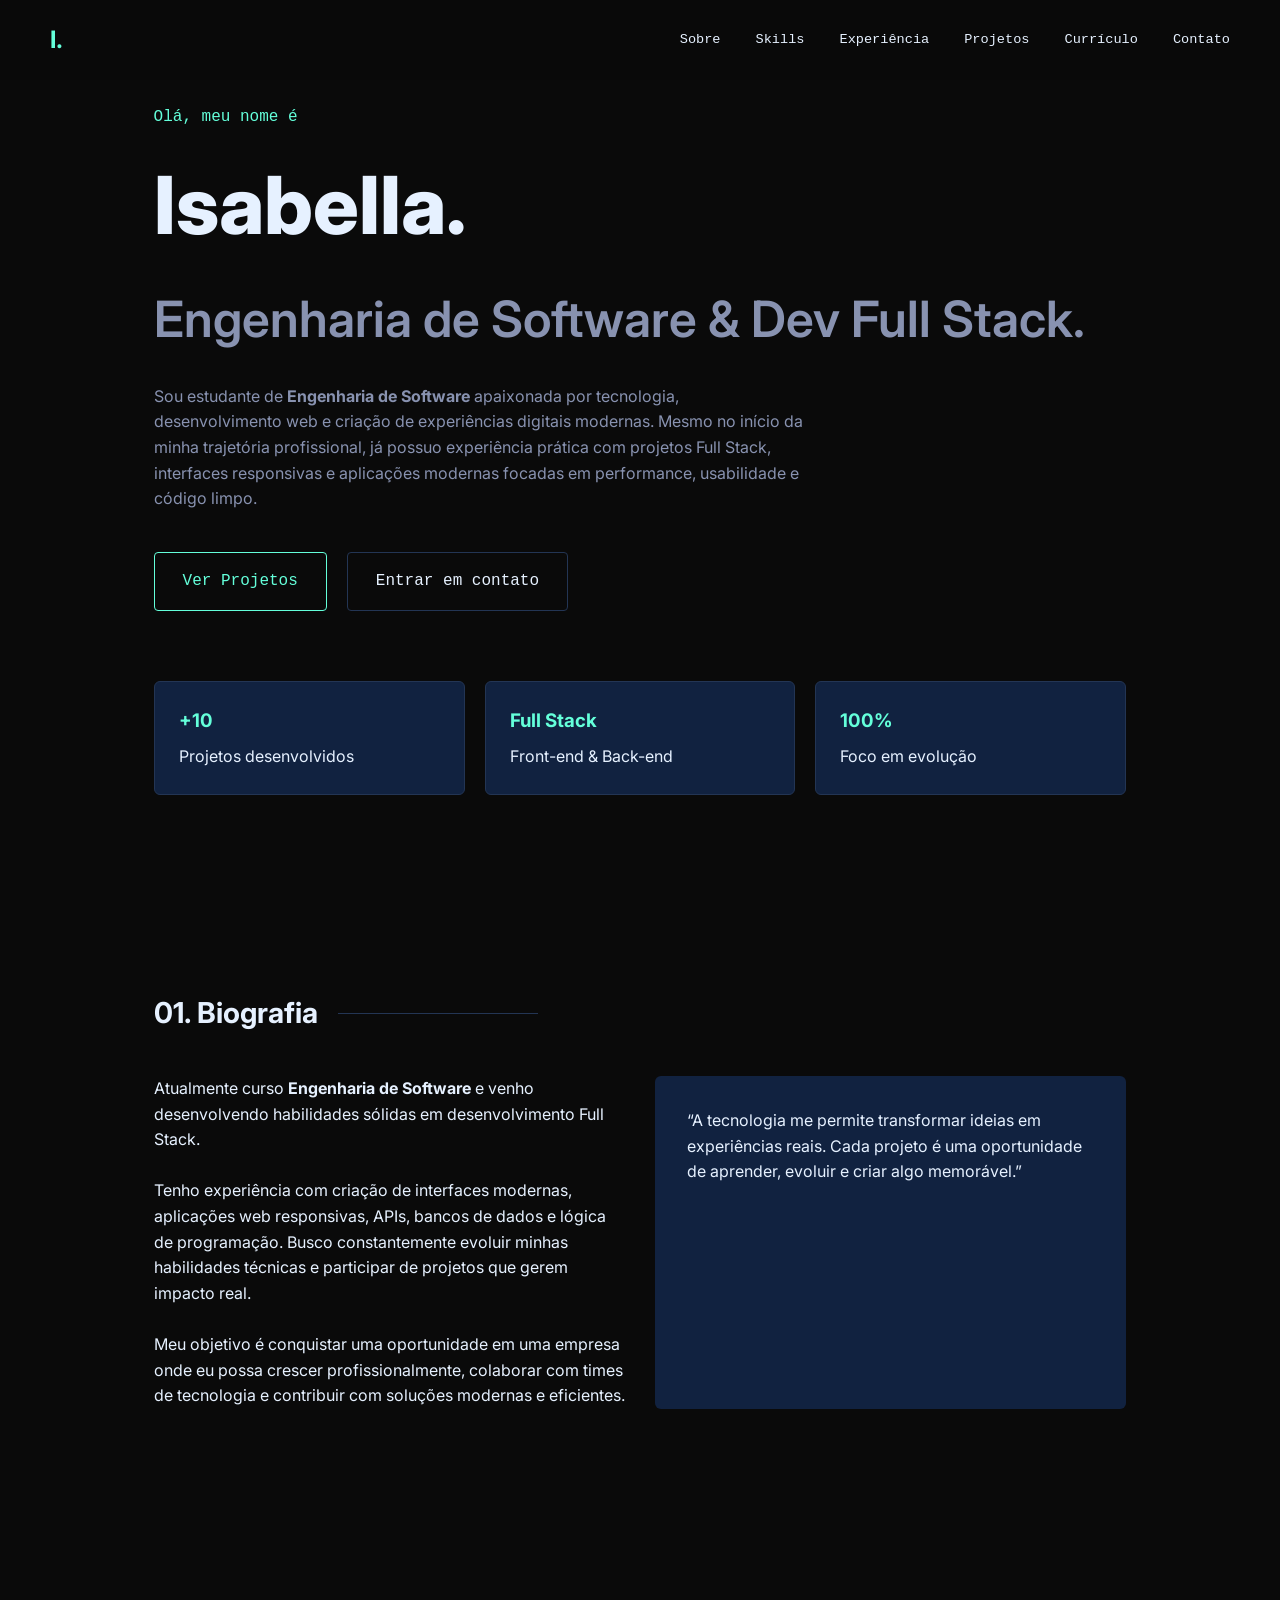
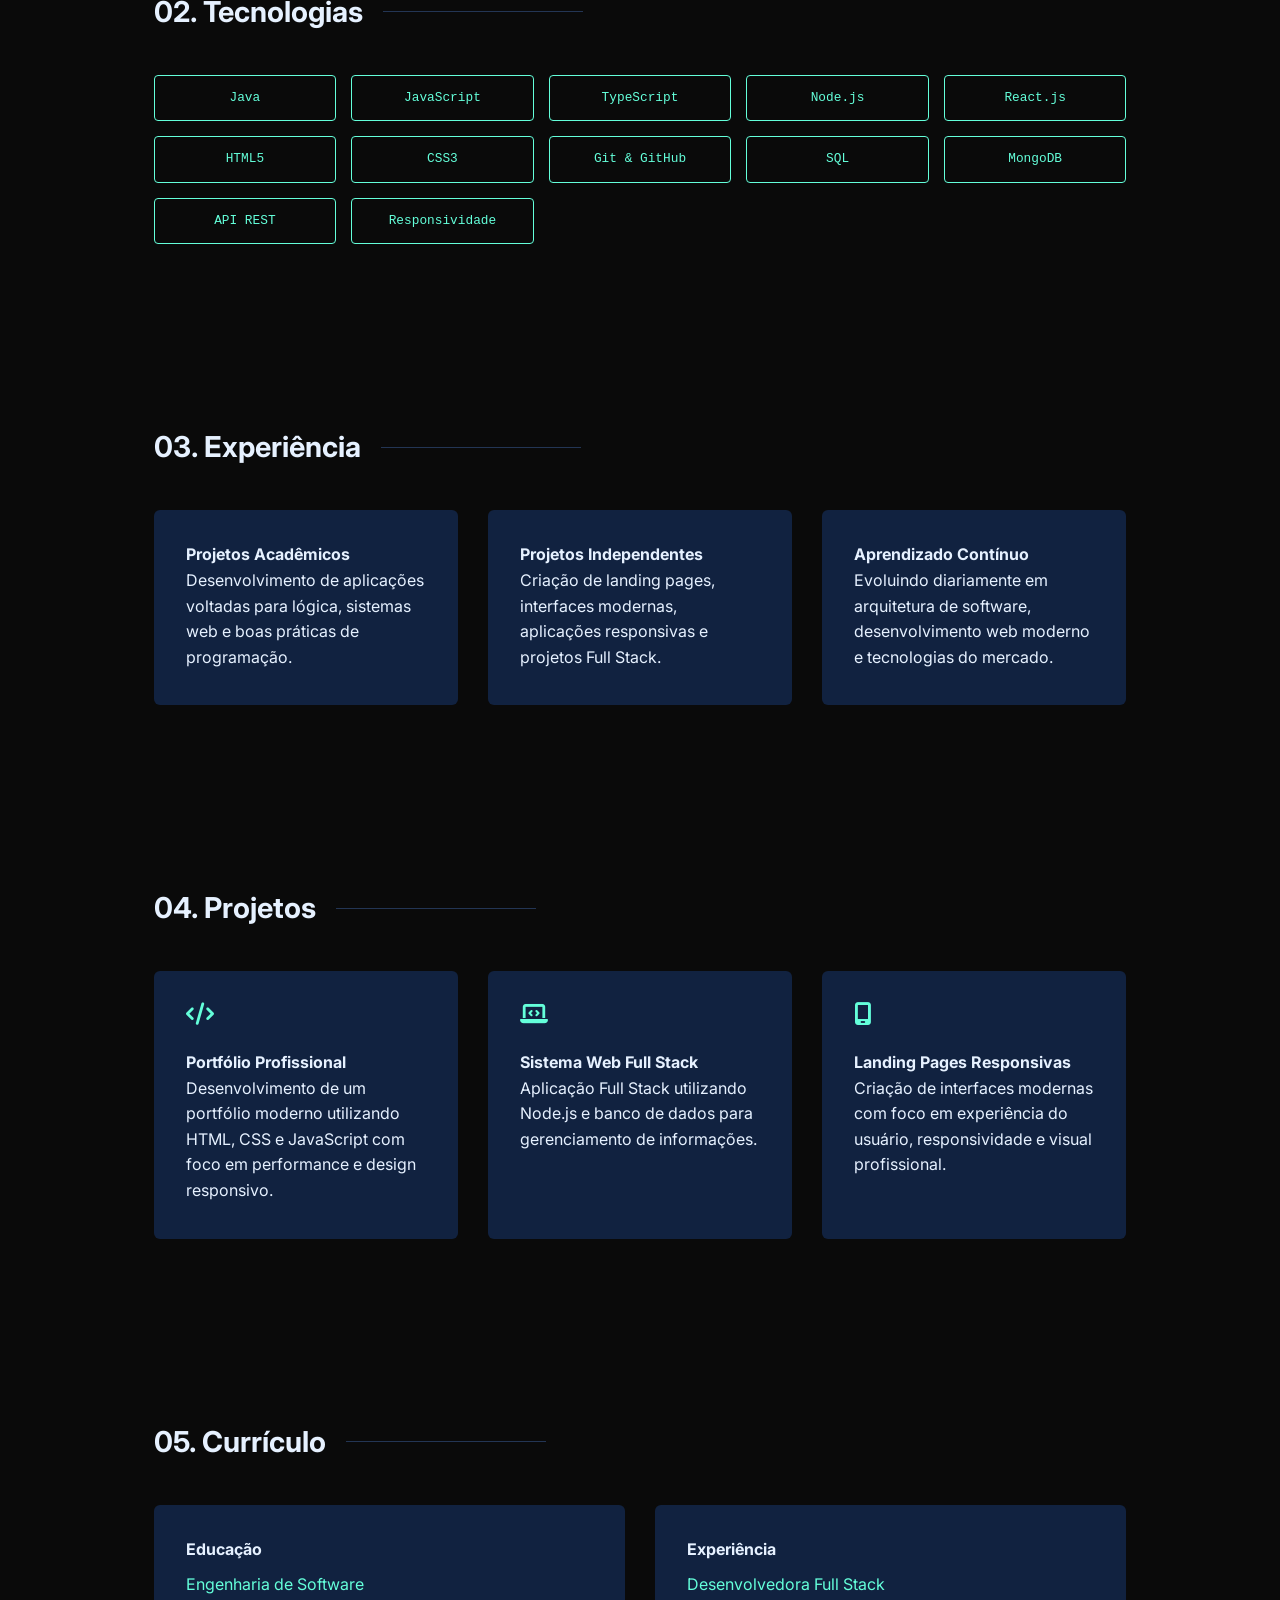
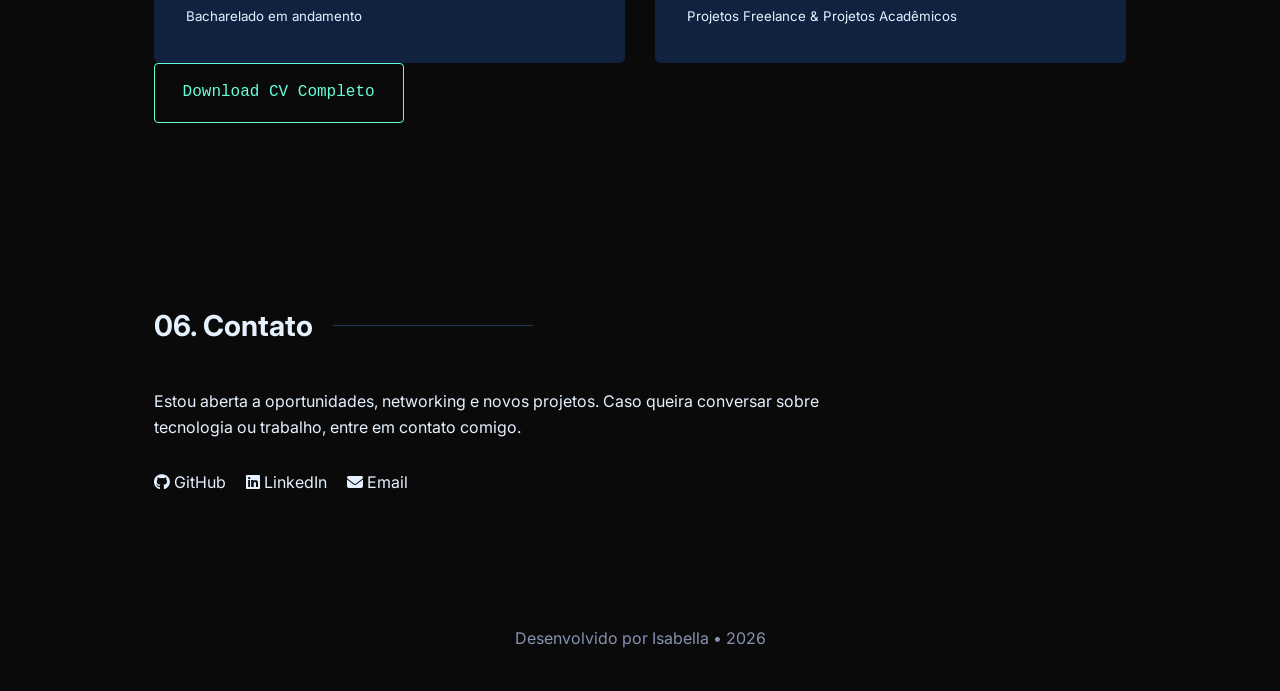
==== commit 48e1208a: "Update index.html" ====
--- a/index.html
+++ b/index.html
@@ -250,9 +250,9 @@
                 </p>
 
                 <div class="contact-links">
-                    <a href="#"><i class="fa-brands fa-github"></i> GitHub</a>
-                    <a href="#"><i class="fa-brands fa-linkedin"></i> LinkedIn</a>
-                    <a href="#"><i class="fa-solid fa-envelope"></i> Email</a>
+                    <a href="https://github.com/isabella-ss"><i class="fa-brands fa-github"></i> GitHub</a>
+                    <a href="www.linkedin.com/in/isabella-saboia-b2790340b"><i class="fa-brands fa-linkedin"></i> LinkedIn</a>
+                    <a href="gmail.com"><i class="fa-solid fa-envelope"></i> Email</a>
                 </div>
             </div>
         </section>
--- a/style.css
+++ b/style.css
@@ -23,17 +23,17 @@
     background-color: var(--bg-color);
     color: var(--text-main);
     line-height: 1.6;
+    overflow-x: hidden;
 }
 
 section {
-    padding: 100px 15%;
-    min-height: 80vh;
+    padding: 90px 12%;
+    min-height: auto;
     display: flex;
     flex-direction: column;
     justify-content: center;
 }
 
-/* Header */
 header {
     position: fixed;
     top: 0;
@@ -54,6 +54,11 @@
     font-size: 1.5rem;
 }
 
+nav {
+    display: flex;
+    align-items: center;
+}
+
 nav a {
     text-decoration: none;
     color: var(--text-main);
@@ -67,7 +72,44 @@
     color: var(--primary-color);
 }
 
-/* Hero Section */
+.menu-btn {
+    display: none;
+    background: transparent;
+    border: none;
+    color: var(--primary-color);
+    font-size: 1.4rem;
+    cursor: pointer;
+}
+
+.mobile-menu {
+    position: fixed;
+    top: 80px;
+    right: -100%;
+    width: 240px;
+    height: 100vh;
+    background: #09111f;
+    display: flex;
+    flex-direction: column;
+    padding: 40px 30px;
+    gap: 25px;
+    transition: 0.4s ease;
+    z-index: 999;
+}
+
+.mobile-menu.active {
+    right: 0;
+}
+
+.mobile-menu a {
+    color: var(--text-main);
+    text-decoration: none;
+    font-family: var(--font-mono);
+}
+
+.hero {
+    min-height: 100vh;
+}
+
 .intro-text {
     color: var(--primary-color);
     font-family: var(--font-mono);
@@ -76,7 +118,7 @@
 
 .main-title {
     font-size: clamp(40px, 8vw, 80px);
-    font-weight: 700;
+    font-weight: 800;
     margin: 10px 0;
 }
 
@@ -87,9 +129,40 @@
 }
 
 .description {
-    max-width: 500px;
+    max-width: 650px;
     color: var(--text-dim);
     margin-top: 25px;
+}
+
+.hero-buttons {
+    display: flex;
+    gap: 20px;
+    margin-top: 40px;
+    flex-wrap: wrap;
+}
+
+.hero-stats {
+    display: grid;
+    grid-template-columns: repeat(auto-fit, minmax(180px, 1fr));
+    gap: 20px;
+    margin-top: 70px;
+}
+
+.stat-card {
+    background: var(--surface-color);
+    padding: 1.5rem;
+    border-radius: 6px;
+    border: 1px solid #233554;
+    transition: var(--transition);
+}
+
+.stat-card:hover {
+    transform: translateY(-6px);
+}
+
+.stat-card h3 {
+    color: var(--primary-color);
+    margin-bottom: 8px;
 }
 
 .section-heading {
@@ -97,7 +170,6 @@
     align-items: center;
     font-size: 1.8rem;
     margin-bottom: 40px;
-    color: var(--text-main);
 }
 
 .section-heading::after {
@@ -109,16 +181,18 @@
     margin-left: 20px;
 }
 
-.grid-layout {
+.grid-layout,
+.projects-grid,
+.timeline {
     display: grid;
-    grid-template-columns: 1fr 1fr;
+    grid-template-columns: repeat(auto-fit, minmax(280px, 1fr));
     gap: 30px;
 }
 
 .card {
-    background: #112240;
+    background: var(--surface-color);
     padding: 2rem;
-    border-radius: 4px;
+    border-radius: 6px;
     transition: var(--transition);
     border-bottom: 3px solid transparent;
 }
@@ -128,6 +202,15 @@
     border-bottom: 3px solid var(--primary-color);
 }
 
+.project-top {
+    margin-bottom: 20px;
+}
+
+.project-top i {
+    color: var(--primary-color);
+    font-size: 1.4rem;
+}
+
 .highlight {
     color: var(--primary-color);
     margin: 10px 0 5px;
@@ -135,7 +218,7 @@
 
 .skills-container {
     display: grid;
-    grid-template-columns: repeat(auto-fill, minmax(140px, 1fr));
+    grid-template-columns: repeat(auto-fill, minmax(160px, 1fr));
     gap: 15px;
 }
 
@@ -144,31 +227,128 @@
     font-size: 0.8rem;
     border: 1px solid var(--primary-color);
     color: var(--primary-color);
-    padding: 10px;
+    padding: 12px;
     text-align: center;
     border-radius: 4px;
+    transition: var(--transition);
+}
+
+.skill-tag:hover {
+    background: rgba(100, 255, 218, 0.08);
+    transform: translateY(-3px);
+}
+
+.btn-primary,
+.btn-secondary {
+    display: inline-block;
+    padding: 16px 28px;
+    border-radius: 4px;
+    text-decoration: none;
+    font-family: var(--font-mono);
+    transition: var(--transition);
 }
 
 .btn-primary {
-    display: inline-block;
-    padding: 18px 30px;
     border: 1px solid var(--primary-color);
     color: var(--primary-color);
-    text-decoration: none;
-    font-family: var(--font-mono);
-    border-radius: 4px;
-    margin-top: 50px;
-    transition: var(--transition);
 }
 
 .btn-primary:hover {
     background: rgba(100, 255, 218, 0.1);
 }
 
-/* Responsividade */
+.btn-secondary {
+    border: 1px solid #233554;
+    color: var(--text-main);
+}
+
+.btn-secondary:hover {
+    border-color: var(--primary-color);
+    color: var(--primary-color);
+}
+
+.contact-container {
+    max-width: 700px;
+}
+
+.contact-links {
+    display: flex;
+    gap: 20px;
+    margin-top: 30px;
+    flex-wrap: wrap;
+}
+
+.contact-links a {
+    color: var(--text-main);
+    text-decoration: none;
+    transition: var(--transition);
+}
+
+.contact-links a:hover {
+    color: var(--primary-color);
+}
+
+footer {
+    padding: 40px;
+    text-align: center;
+    color: var(--text-dim);
+}
+
+@media (max-width: 992px) {
+    section {
+        padding: 80px 8%;
+    }
+}
+
 @media (max-width: 768px) {
-    header { padding: 0 25px; }
-    nav { display: none; }
-    .grid-layout { grid-template-columns: 1fr; }
-    section { padding: 80px 8%; }
-}
+
+    header {
+        padding: 0 20px;
+    }
+
+    nav {
+        display: none;
+    }
+
+    .menu-btn {
+        display: block;
+    }
+
+    .hero {
+        padding-top: 120px;
+    }
+
+    .hero-buttons {
+        flex-direction: column;
+        width: 100%;
+    }
+
+    .btn-primary,
+    .btn-secondary {
+        width: 100%;
+        text-align: center;
+    }
+
+    .section-heading::after {
+        width: 80px;
+    }
+}
+
+@media (max-width: 480px) {
+
+    .main-title {
+        font-size: 3rem;
+    }
+
+    .sub-title {
+        font-size: 2rem;
+    }
+
+    section {
+        padding: 70px 7%;
+    }
+
+    .card {
+        padding: 1.5rem;
+    }
+}
